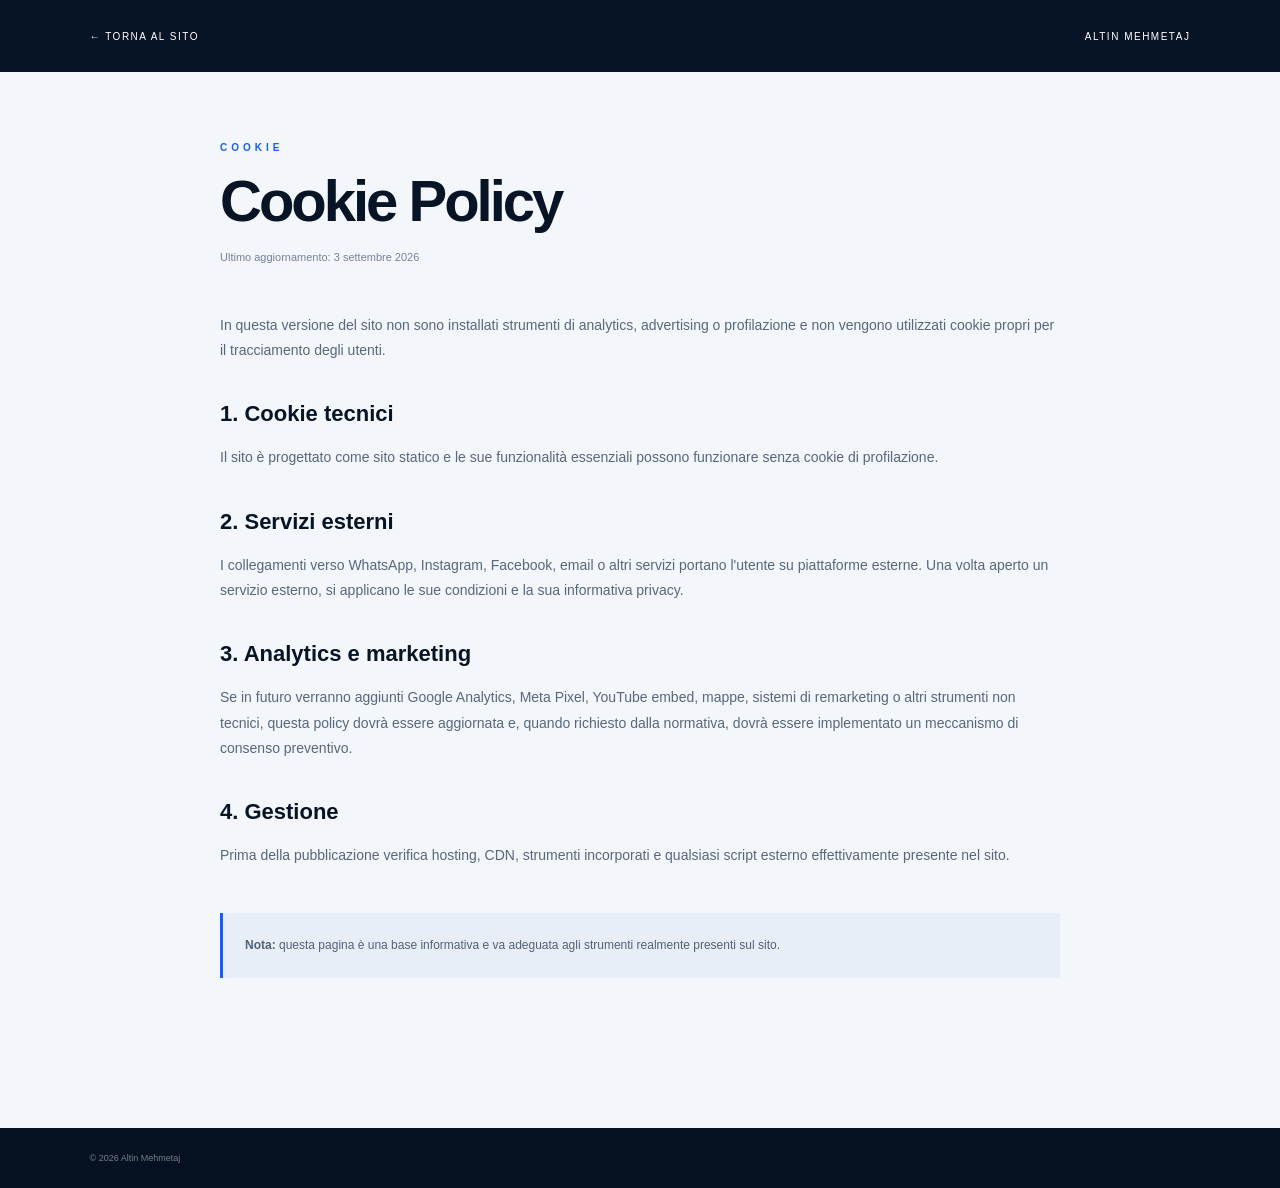
==== cookie.html @ 38981539 "Add files via upload" ====
<!doctype html>
<html lang="it"><head><meta charset="utf-8"><meta name="viewport" content="width=device-width,initial-scale=1"><title>Cookie Policy — Altin Mehmetaj</title><link rel="stylesheet" href="legal.css"></head>
<body><header><a href="index.html">← TORNA AL SITO</a><span>ALTIN MEHMETAJ</span></header><main>
<div class="kicker">COOKIE</div><h1>Cookie Policy</h1><p class="updated">Ultimo aggiornamento: 3 settembre 2026</p>
<p>In questa versione del sito non sono installati strumenti di analytics, advertising o profilazione e non vengono utilizzati cookie propri per il tracciamento degli utenti.</p>
<h2>1. Cookie tecnici</h2><p>Il sito è progettato come sito statico e le sue funzionalità essenziali possono funzionare senza cookie di profilazione.</p>
<h2>2. Servizi esterni</h2><p>I collegamenti verso WhatsApp, Instagram, Facebook, email o altri servizi portano l'utente su piattaforme esterne. Una volta aperto un servizio esterno, si applicano le sue condizioni e la sua informativa privacy.</p>
<h2>3. Analytics e marketing</h2><p>Se in futuro verranno aggiunti Google Analytics, Meta Pixel, YouTube embed, mappe, sistemi di remarketing o altri strumenti non tecnici, questa policy dovrà essere aggiornata e, quando richiesto dalla normativa, dovrà essere implementato un meccanismo di consenso preventivo.</p>
<h2>4. Gestione</h2><p>Prima della pubblicazione verifica hosting, CDN, strumenti incorporati e qualsiasi script esterno effettivamente presente nel sito.</p>
<div class="notice"><strong>Nota:</strong> questa pagina è una base informativa e va adeguata agli strumenti realmente presenti sul sito.</div>
</main><footer>© 2026 Altin Mehmetaj</footer></body></html>
---- legal.css ----
*{box-sizing:border-box}body{margin:0;background:#f3f6fa;color:#071426;font-family:Arial,Helvetica,sans-serif}header{height:72px;background:#071426;color:#fff;display:flex;align-items:center;justify-content:space-between;padding:0 7vw;font-size:10px;letter-spacing:1.5px}header a{color:#fff;text-decoration:none}main{max-width:900px;margin:70px auto;padding:0 30px 80px}.kicker{color:#185cff;font-size:10px;letter-spacing:4px;font-weight:700}h1{font-size:58px;letter-spacing:-3px;margin:14px 0}.updated{font-size:11px;color:#758298;margin-bottom:45px}h2{font-size:22px;margin-top:38px}p{font-size:14px;line-height:1.8;color:#58677c}.notice{margin-top:45px;padding:22px;background:#e8eef7;border-left:3px solid #185cff;font-size:12px;line-height:1.7;color:#526177}footer{background:#061120;color:#718097;padding:25px 7vw;font-size:9px}@media(max-width:650px){main{margin:45px auto;padding:0 22px 60px}h1{font-size:43px}header{padding:0 22px}}
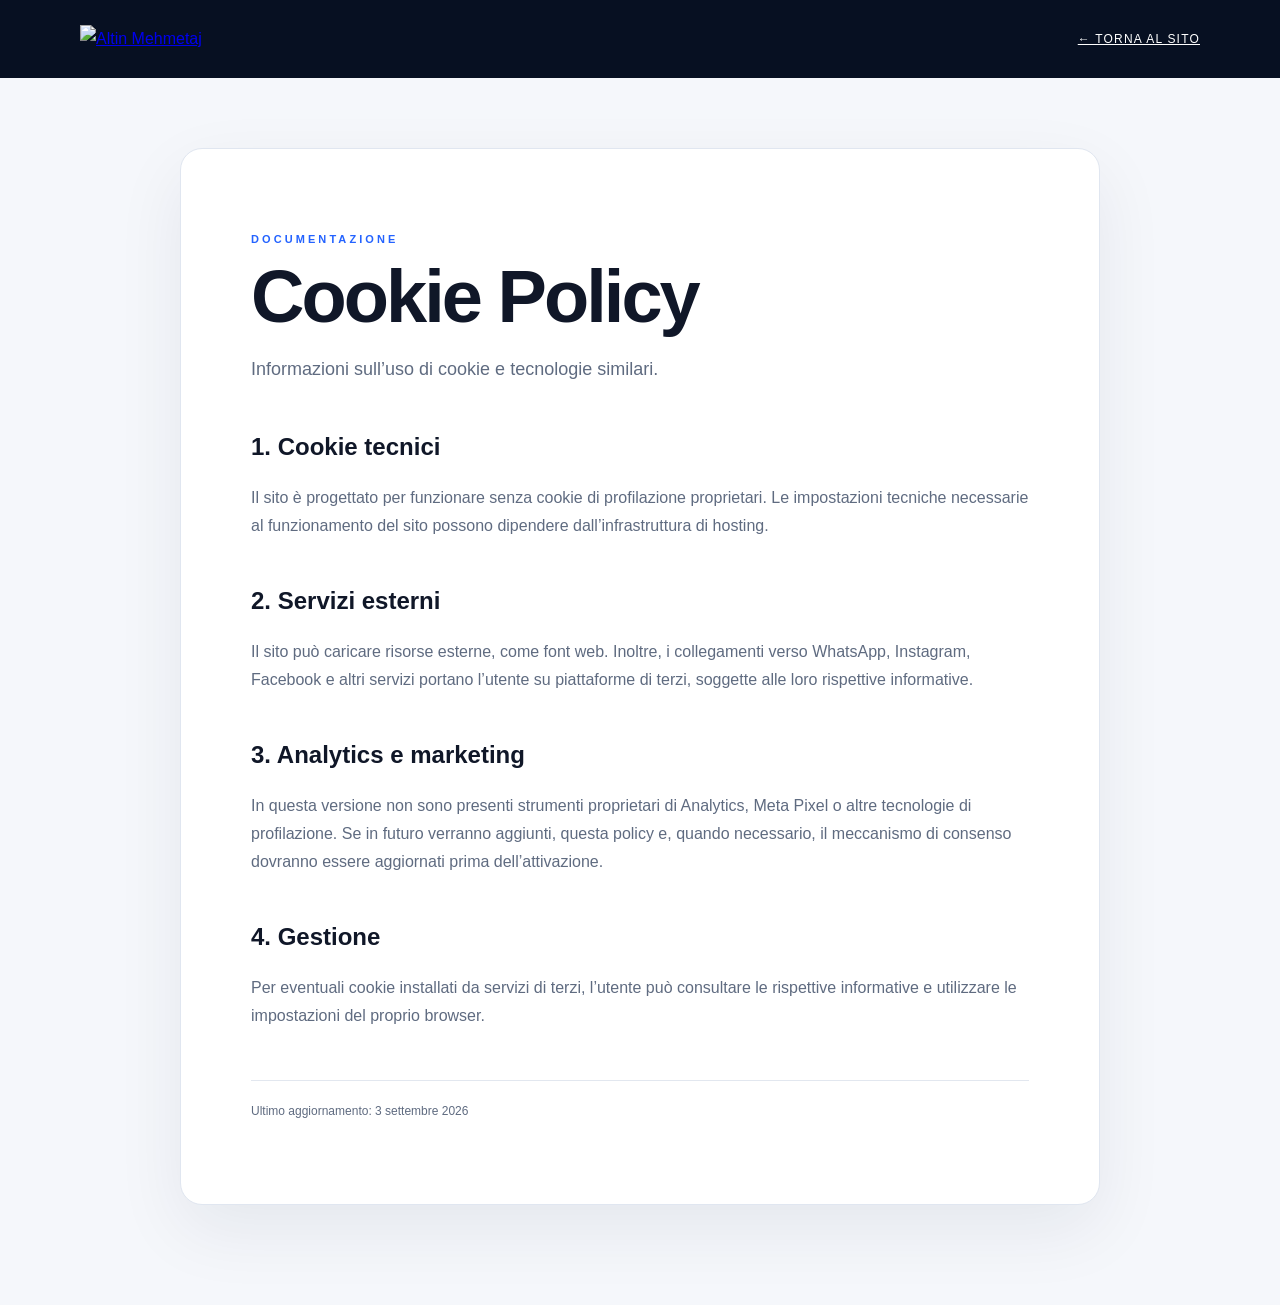
==== commit af0f6470: "Add files via upload" ====
--- a/cookie.html
+++ b/cookie.html
@@ -1,11 +1,9 @@
-<!doctype html>
-<html lang="it"><head><meta charset="utf-8"><meta name="viewport" content="width=device-width,initial-scale=1"><title>Cookie Policy — Altin Mehmetaj</title><link rel="stylesheet" href="legal.css"></head>
-<body><header><a href="index.html">← TORNA AL SITO</a><span>ALTIN MEHMETAJ</span></header><main>
-<div class="kicker">COOKIE</div><h1>Cookie Policy</h1><p class="updated">Ultimo aggiornamento: 3 settembre 2026</p>
-<p>In questa versione del sito non sono installati strumenti di analytics, advertising o profilazione e non vengono utilizzati cookie propri per il tracciamento degli utenti.</p>
-<h2>1. Cookie tecnici</h2><p>Il sito è progettato come sito statico e le sue funzionalità essenziali possono funzionare senza cookie di profilazione.</p>
-<h2>2. Servizi esterni</h2><p>I collegamenti verso WhatsApp, Instagram, Facebook, email o altri servizi portano l'utente su piattaforme esterne. Una volta aperto un servizio esterno, si applicano le sue condizioni e la sua informativa privacy.</p>
-<h2>3. Analytics e marketing</h2><p>Se in futuro verranno aggiunti Google Analytics, Meta Pixel, YouTube embed, mappe, sistemi di remarketing o altri strumenti non tecnici, questa policy dovrà essere aggiornata e, quando richiesto dalla normativa, dovrà essere implementato un meccanismo di consenso preventivo.</p>
-<h2>4. Gestione</h2><p>Prima della pubblicazione verifica hosting, CDN, strumenti incorporati e qualsiasi script esterno effettivamente presente nel sito.</p>
-<div class="notice"><strong>Nota:</strong> questa pagina è una base informativa e va adeguata agli strumenti realmente presenti sul sito.</div>
-</main><footer>© 2026 Altin Mehmetaj</footer></body></html>+<!DOCTYPE html>
+<html lang="it"><head><meta charset="UTF-8"><meta name="viewport" content="width=device-width,initial-scale=1"><title>Cookie Policy — Altin Mehmetaj</title><link rel="icon" href="assets/favicon.svg"><link rel="stylesheet" href="legal.css"></head>
+<body><header><a href="index.html"><img src="assets/logo-am.svg" alt="Altin Mehmetaj"></a><a class="back" href="index.html">← Torna al sito</a></header>
+<main><p class="kicker">DOCUMENTAZIONE</p><h1>Cookie Policy</h1><p class="lead">Informazioni sull’uso di cookie e tecnologie similari.</p>
+<h2>1. Cookie tecnici</h2><p>Il sito è progettato per funzionare senza cookie di profilazione proprietari. Le impostazioni tecniche necessarie al funzionamento del sito possono dipendere dall’infrastruttura di hosting.</p>
+<h2>2. Servizi esterni</h2><p>Il sito può caricare risorse esterne, come font web. Inoltre, i collegamenti verso WhatsApp, Instagram, Facebook e altri servizi portano l’utente su piattaforme di terzi, soggette alle loro rispettive informative.</p>
+<h2>3. Analytics e marketing</h2><p>In questa versione non sono presenti strumenti proprietari di Analytics, Meta Pixel o altre tecnologie di profilazione. Se in futuro verranno aggiunti, questa policy e, quando necessario, il meccanismo di consenso dovranno essere aggiornati prima dell’attivazione.</p>
+<h2>4. Gestione</h2><p>Per eventuali cookie installati da servizi di terzi, l’utente può consultare le rispettive informative e utilizzare le impostazioni del proprio browser.</p>
+<p class="date">Ultimo aggiornamento: 3 settembre 2026</p></main></body></html>
--- a/legal.css
+++ b/legal.css
@@ -1 +1 @@
-*{box-sizing:border-box}body{margin:0;background:#f3f6fa;color:#071426;font-family:Arial,Helvetica,sans-serif}header{height:72px;background:#071426;color:#fff;display:flex;align-items:center;justify-content:space-between;padding:0 7vw;font-size:10px;letter-spacing:1.5px}header a{color:#fff;text-decoration:none}main{max-width:900px;margin:70px auto;padding:0 30px 80px}.kicker{color:#185cff;font-size:10px;letter-spacing:4px;font-weight:700}h1{font-size:58px;letter-spacing:-3px;margin:14px 0}.updated{font-size:11px;color:#758298;margin-bottom:45px}h2{font-size:22px;margin-top:38px}p{font-size:14px;line-height:1.8;color:#58677c}.notice{margin-top:45px;padding:22px;background:#e8eef7;border-left:3px solid #185cff;font-size:12px;line-height:1.7;color:#526177}footer{background:#061120;color:#718097;padding:25px 7vw;font-size:9px}@media(max-width:650px){main{margin:45px auto;padding:0 22px 60px}h1{font-size:43px}header{padding:0 22px}}
+*{box-sizing:border-box}body{margin:0;background:#f5f7fb;color:#101728;font-family:Inter,Arial,sans-serif;line-height:1.75}header{height:78px;background:#071022;display:flex;align-items:center;justify-content:space-between;padding:0 max(24px,calc((100% - 1120px)/2))}header img{width:145px}.back{color:#fff;font-size:12px;text-transform:uppercase;letter-spacing:.1em}main{width:min(920px,calc(100% - 36px));margin:70px auto 100px;background:#fff;border:1px solid #e0e6f0;border-radius:22px;padding:clamp(28px,6vw,70px);box-shadow:0 25px 70px rgba(12,28,58,.07)}.kicker{color:#2463ff;font-size:11px;letter-spacing:.28em;font-weight:800}h1{font-family:Arial,sans-serif;font-size:clamp(44px,7vw,74px);line-height:1;margin:10px 0 20px;letter-spacing:-.04em}h2{font-size:24px;margin:40px 0 8px}p{color:#5f6b80}.lead{font-size:18px}.notice{margin:30px 0;padding:18px 20px;background:#edf3ff;border-left:4px solid #2463ff;border-radius:8px;color:#41506a}.date{border-top:1px solid #e2e7ef;margin-top:50px;padding-top:20px;font-size:12px}
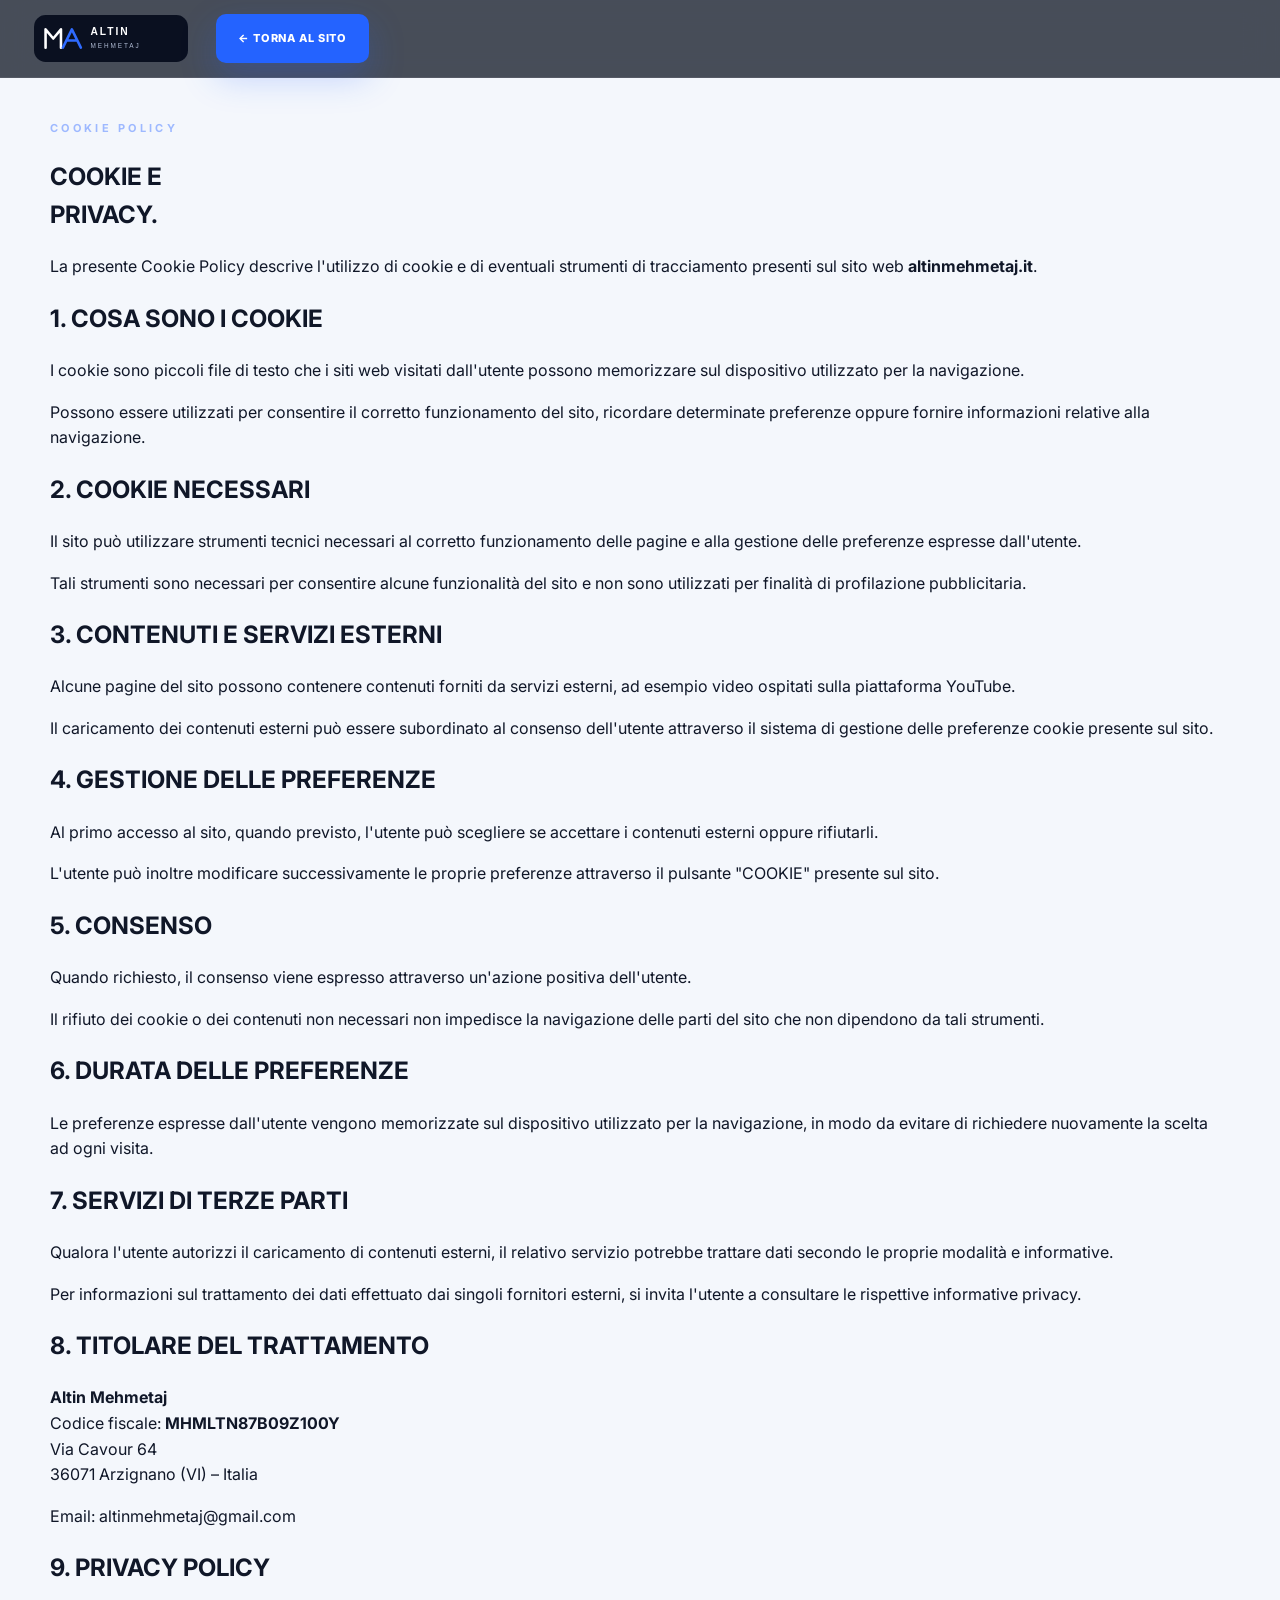
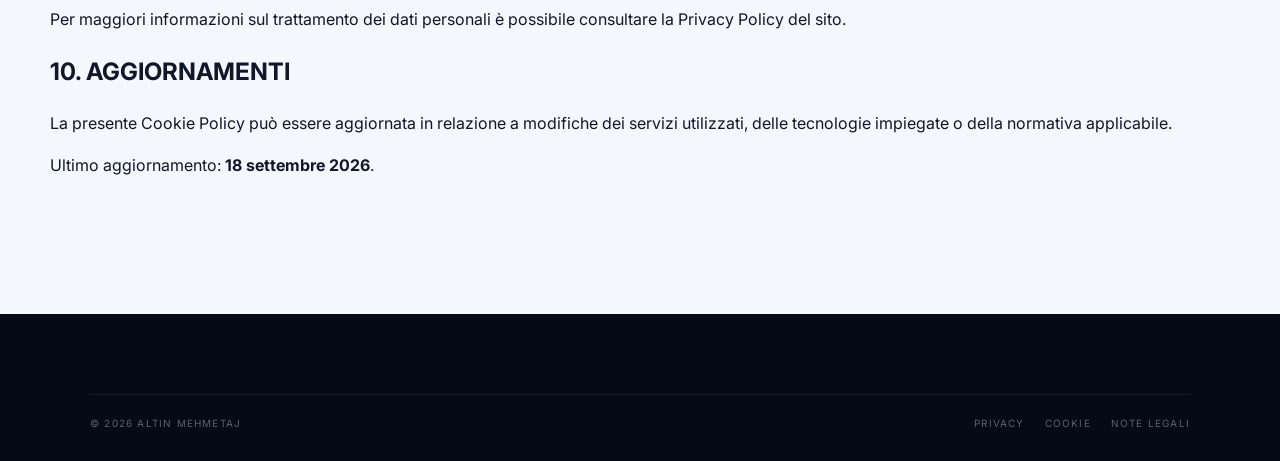
==== commit a9daea52: "Update cookie.html" ====
--- a/cookie.html
+++ b/cookie.html
@@ -1,9 +1,205 @@
 <!DOCTYPE html>
-<html lang="it"><head><meta charset="UTF-8"><meta name="viewport" content="width=device-width,initial-scale=1"><title>Cookie Policy — Altin Mehmetaj</title><link rel="icon" href="assets/favicon.svg"><link rel="stylesheet" href="legal.css"></head>
-<body><header><a href="index.html"><img src="assets/logo-am.svg" alt="Altin Mehmetaj"></a><a class="back" href="index.html">← Torna al sito</a></header>
-<main><p class="kicker">DOCUMENTAZIONE</p><h1>Cookie Policy</h1><p class="lead">Informazioni sull’uso di cookie e tecnologie similari.</p>
-<h2>1. Cookie tecnici</h2><p>Il sito è progettato per funzionare senza cookie di profilazione proprietari. Le impostazioni tecniche necessarie al funzionamento del sito possono dipendere dall’infrastruttura di hosting.</p>
-<h2>2. Servizi esterni</h2><p>Il sito può caricare risorse esterne, come font web. Inoltre, i collegamenti verso WhatsApp, Instagram, Facebook e altri servizi portano l’utente su piattaforme di terzi, soggette alle loro rispettive informative.</p>
-<h2>3. Analytics e marketing</h2><p>In questa versione non sono presenti strumenti proprietari di Analytics, Meta Pixel o altre tecnologie di profilazione. Se in futuro verranno aggiunti, questa policy e, quando necessario, il meccanismo di consenso dovranno essere aggiornati prima dell’attivazione.</p>
-<h2>4. Gestione</h2><p>Per eventuali cookie installati da servizi di terzi, l’utente può consultare le rispettive informative e utilizzare le impostazioni del proprio browser.</p>
-<p class="date">Ultimo aggiornamento: 3 settembre 2026</p></main></body></html>+<html lang="it">
+<head>
+  <meta charset="UTF-8">
+  <meta name="viewport" content="width=device-width, initial-scale=1.0">
+
+  <title>Cookie Policy | Altin Mehmetaj</title>
+
+  <link rel="stylesheet" href="style.css">
+  <link rel="icon" href="assets/favicon.svg" type="image/svg+xml">
+</head>
+
+<body>
+
+<header class="site-header">
+
+  <a href="index.html" class="brand">
+    <img src="assets/logo-am.svg" alt="Altin Mehmetaj">
+  </a>
+
+  <a href="index.html" class="btn btn-primary">
+    ← TORNA AL SITO
+  </a>
+
+</header>
+
+
+<main>
+
+<section class="section legal-page">
+
+  <div class="section-kicker">COOKIE POLICY</div>
+
+  <h1>
+    COOKIE E<br>
+    <strong>PRIVACY.</strong>
+  </h1>
+
+  <p>
+    La presente Cookie Policy descrive l'utilizzo di cookie e di
+    eventuali strumenti di tracciamento presenti sul sito web
+    <strong>altinmehmetaj.it</strong>.
+  </p>
+
+
+  <h2>1. COSA SONO I COOKIE</h2>
+
+  <p>
+    I cookie sono piccoli file di testo che i siti web visitati
+    dall'utente possono memorizzare sul dispositivo utilizzato
+    per la navigazione.
+  </p>
+
+  <p>
+    Possono essere utilizzati per consentire il corretto funzionamento
+    del sito, ricordare determinate preferenze oppure fornire
+    informazioni relative alla navigazione.
+  </p>
+
+
+  <h2>2. COOKIE NECESSARI</h2>
+
+  <p>
+    Il sito può utilizzare strumenti tecnici necessari al corretto
+    funzionamento delle pagine e alla gestione delle preferenze
+    espresse dall'utente.
+  </p>
+
+  <p>
+    Tali strumenti sono necessari per consentire alcune funzionalità
+    del sito e non sono utilizzati per finalità di profilazione
+    pubblicitaria.
+  </p>
+
+
+  <h2>3. CONTENUTI E SERVIZI ESTERNI</h2>
+
+  <p>
+    Alcune pagine del sito possono contenere contenuti forniti
+    da servizi esterni, ad esempio video ospitati sulla piattaforma
+    YouTube.
+  </p>
+
+  <p>
+    Il caricamento dei contenuti esterni può essere subordinato
+    al consenso dell'utente attraverso il sistema di gestione
+    delle preferenze cookie presente sul sito.
+  </p>
+
+
+  <h2>4. GESTIONE DELLE PREFERENZE</h2>
+
+  <p>
+    Al primo accesso al sito, quando previsto, l'utente può scegliere
+    se accettare i contenuti esterni oppure rifiutarli.
+  </p>
+
+  <p>
+    L'utente può inoltre modificare successivamente le proprie
+    preferenze attraverso il pulsante "COOKIE" presente sul sito.
+  </p>
+
+
+  <h2>5. CONSENSO</h2>
+
+  <p>
+    Quando richiesto, il consenso viene espresso attraverso
+    un'azione positiva dell'utente.
+  </p>
+
+  <p>
+    Il rifiuto dei cookie o dei contenuti non necessari non impedisce
+    la navigazione delle parti del sito che non dipendono da tali
+    strumenti.
+  </p>
+
+
+  <h2>6. DURATA DELLE PREFERENZE</h2>
+
+  <p>
+    Le preferenze espresse dall'utente vengono memorizzate sul
+    dispositivo utilizzato per la navigazione, in modo da evitare
+    di richiedere nuovamente la scelta ad ogni visita.
+  </p>
+
+
+  <h2>7. SERVIZI DI TERZE PARTI</h2>
+
+  <p>
+    Qualora l'utente autorizzi il caricamento di contenuti esterni,
+    il relativo servizio potrebbe trattare dati secondo le proprie
+    modalità e informative.
+  </p>
+
+  <p>
+    Per informazioni sul trattamento dei dati effettuato dai singoli
+    fornitori esterni, si invita l'utente a consultare le rispettive
+    informative privacy.
+  </p>
+
+
+  <h2>8. TITOLARE DEL TRATTAMENTO</h2>
+
+  <p>
+    <strong>Altin Mehmetaj</strong><br>
+    Codice fiscale: <strong>MHMLTN87B09Z100Y</strong><br>
+    Via Cavour 64<br>
+    36071 Arzignano (VI) – Italia
+  </p>
+
+  <p>
+    Email:
+    <a href="mailto:altinmehmetaj@gmail.com">
+      altinmehmetaj@gmail.com
+    </a>
+  </p>
+
+
+  <h2>9. PRIVACY POLICY</h2>
+
+  <p>
+    Per maggiori informazioni sul trattamento dei dati personali
+    è possibile consultare la
+    <a href="privacy.html">Privacy Policy</a>
+    del sito.
+  </p>
+
+
+  <h2>10. AGGIORNAMENTI</h2>
+
+  <p>
+    La presente Cookie Policy può essere aggiornata in relazione
+    a modifiche dei servizi utilizzati, delle tecnologie impiegate
+    o della normativa applicabile.
+  </p>
+
+  <p>
+    Ultimo aggiornamento: <strong>18 settembre 2026</strong>.
+  </p>
+
+</section>
+
+</main>
+
+
+<footer class="site-footer">
+
+  <div class="footer-bottom">
+
+    <div>
+      © 2026 ALTIN MEHMETAJ
+    </div>
+
+    <div>
+      <a href="privacy.html">PRIVACY</a>
+      <a href="cookie.html">COOKIE</a>
+      <a href="note-legali.html">NOTE LEGALI</a>
+    </div>
+
+  </div>
+
+</footer>
+
+</body>
+</html>
--- a/style.css
+++ b/style.css
@@ -0,0 +1,2895 @@
+@import url("https://fonts.googleapis.com/css2?family=Inter:wght@400;500;600;700;800&family=Space+Grotesk:wght@300;400;500;600;700&display=swap");
+
+:root{
+  --navy:#071022;
+  --navy2:#0c1830;
+  --blue:#2463ff;
+  --blue2:#4f8cff;
+  --ink:#101728;
+  --muted:#647087;
+  --bg:#f4f7fc;
+  --white:#fff;
+  --line:#dfe5ef;
+  --soft:#edf3ff;
+  --radius:24px;
+}
+*{box-sizing:border-box}
+html{scroll-behavior:smooth}
+body{margin:0;background:var(--bg);color:var(--ink);font-family:Inter,system-ui,sans-serif;line-height:1.6}
+a{color:inherit;text-decoration:none}
+button,input,textarea{font:inherit}
+.container{width:min(1180px,calc(100% - 48px));margin:auto}
+.section{padding:120px max(24px,calc((100% - 1180px)/2))}
+.progress-bar{position:fixed;top:0;left:0;height:3px;background:var(--blue);z-index:9999;width:0}
+
+.site-header{
+  position:fixed;top:0;left:0;right:0;z-index:1000;
+  height:78px;padding:0 34px;
+  display:flex;align-items:center;gap:28px;
+  background:rgba(5,12,26,.72);
+  backdrop-filter:blur(18px);
+  border-bottom:1px solid rgba(255,255,255,.08);
+}
+.brand{display:flex;align-items:center;gap:12px;flex-shrink:0}
+.brand img{width:154px;height:auto;display:block}
+.brand>span{display:none;color:#fff;font-family:"Space Grotesk";font-size:12px;font-weight:700;letter-spacing:.12em}
+.main-nav{display:flex;align-items:center;justify-content:center;gap:25px;flex:1}
+.main-nav a{
+  font-size:11px;text-transform:uppercase;letter-spacing:.14em;
+  color:#e8edf7;opacity:.86;transition:.25s
+}
+.main-nav a:hover{color:#fff;opacity:1}
+.header-social{display:flex;align-items:center;gap:9px}
+.header-social a{
+  width:32px;height:32px;border:1px solid rgba(255,255,255,.24);
+  border-radius:50%;display:grid;place-items:center;
+  color:#fff;font-size:9px;font-weight:700
+}
+.menu-toggle{display:none;background:none;border:0;padding:8px}
+.menu-toggle span{width:22px;height:1px;background:#fff;display:block}
+
+.hero{
+  min-height:860px;position:relative;color:#fff;overflow:hidden;
+  background:#071022 url("assets/hero-altin.jpg") center 37%/cover no-repeat;
+}
+.hero:before{
+  content:"";position:absolute;inset:0;
+  background:
+    linear-gradient(90deg,rgba(4,10,23,.93) 0%,rgba(4,10,23,.72) 35%,rgba(4,10,23,.18) 65%,rgba(4,10,23,.18) 100%),
+    linear-gradient(0deg,rgba(4,10,23,.76),transparent 36%);
+}
+.hero:after{
+  content:"";position:absolute;inset:0;pointer-events:none;opacity:.22;
+  background:linear-gradient(90deg,transparent 0,rgba(255,255,255,.04) 1px,transparent 1px);
+  background-size:120px 100%;
+}
+.hero-overlay{display:none}
+.hero-content{position:relative;z-index:2;padding:190px 24px 180px;max-width:1180px;margin:auto}
+.eyebrow,.section-kicker{
+  font-size:11px;letter-spacing:.3em;font-weight:700;color:#9eb9ff
+}
+.eyebrow{color:#fff;opacity:.88}
+.hero h1{
+  font-family:"Space Grotesk",sans-serif;font-size:clamp(58px,7.7vw,108px);
+  line-height:.9;text-transform:uppercase;letter-spacing:-.055em;
+  margin:22px 0 26px;max-width:720px
+}
+.hero h1 span{font-weight:300;color:transparent;-webkit-text-stroke:1.5px rgba(255,255,255,.75)}
+.hero h1 em{font-style:normal;font-weight:700;color:#fff}
+.hero h1 .accent-dot{color:var(--blue);-webkit-text-stroke:0}
+.hero-subtitle{font-size:17px;color:#dbe3f3;margin:0 0 30px}
+.hero-actions{display:flex;align-items:center;gap:28px}
+.btn{
+  display:inline-flex;align-items:center;justify-content:center;gap:18px;
+  padding:16px 22px;border-radius:10px;text-transform:uppercase;
+  letter-spacing:.08em;font-size:11px;font-weight:800;border:0;cursor:pointer;transition:.25s
+}
+.btn-primary{background:var(--blue);color:#fff;box-shadow:0 14px 35px rgba(36,99,255,.25)}
+.btn-primary:hover{background:#1b56ec;transform:translateY(-1px)}
+.btn-play{font-size:11px;text-transform:uppercase;letter-spacing:.12em;color:#fff;display:flex;align-items:center;gap:10px}
+.play-circle{
+  width:38px;height:38px;border:1px solid rgba(255,255,255,.55);
+  border-radius:50%;display:grid;place-items:center;font-size:10px
+}
+.hero-side-text{
+  position:absolute;right:28px;top:50%;z-index:3;
+  transform:translateY(-50%) rotate(90deg);
+  transform-origin:center;color:rgba(255,255,255,.65);
+  font-size:9px;letter-spacing:.3em;font-weight:700
+}
+.hero-stats{
+  position:absolute;z-index:4;left:50%;bottom:24px;transform:translateX(-50%);
+  display:grid;grid-template-columns:repeat(4,1fr);
+  background:rgba(4,10,23,.72);border:1px solid rgba(255,255,255,.22);
+  border-radius:12px;overflow:hidden;backdrop-filter:blur(12px)
+}
+.hero-stats .stat{padding:21px 24px;text-align:center;border-right:1px solid rgba(255,255,255,.14)}
+.hero-stats .stat:last-child{border-right:0}
+.hero-stats .stat strong{font-family:"Space Grotesk";font-size:40px;line-height:1;color:#fff;display:block}
+.hero-stats .stat span{display:block;color:#b9c5db;font-size:9px;letter-spacing:.17em;margin-top:7px}
+
+.about{background:#fff}
+.about-grid{display:grid;grid-template-columns:1fr 1fr;gap:80px;align-items:end}
+.about h2,.vision h2,.events h2,.team h2,.contact h2{
+  font-family:"Space Grotesk";font-size:clamp(42px,5vw,68px);
+  line-height:1.03;letter-spacing:-.045em;margin:18px 0 0
+}
+.about h2 strong,.vision h2 strong,.events h2 strong,.team h2 strong,.contact h2 strong{color:var(--blue)}
+.about-copy p{font-size:18px;color:var(--muted);margin:0 0 16px;max-width:560px}
+
+.story{background:#fff;display:grid;grid-template-columns:1.04fr .96fr;gap:70px;align-items:center}
+.story-image{position:relative;overflow:hidden;border-radius:3px;box-shadow:0 28px 80px rgba(14,24,48,.12)}
+.story-image img{display:block;width:100%;aspect-ratio:1.34/1;object-fit:cover}
+.image-caption{position:absolute;left:24px;bottom:22px;color:#fff;text-transform:uppercase;letter-spacing:.16em;font-size:11px;display:flex;flex-direction:column;gap:2px;text-shadow:0 2px 15px #000}
+.story-content h2{font-family:"Space Grotesk";font-size:clamp(48px,5vw,70px);line-height:.98;text-transform:uppercase;letter-spacing:-.045em;margin:16px 0 26px}
+.story-content h2 strong{color:var(--blue)}
+.story-content p{color:#5d687c;font-size:16px;margin:0 0 15px}
+.story-content p strong{font-weight:700;color:var(--ink)}
+.text-link{display:inline-flex;gap:10px;margin-top:15px;color:var(--blue);font-size:10px;text-transform:uppercase;letter-spacing:.15em;font-weight:800}
+
+.vision{background:#fff}
+.vision-heading,.section-title-row,.team-heading{display:grid;grid-template-columns:1fr 1fr;gap:70px;align-items:end;margin-bottom:55px}
+.vision-heading>p,.section-title-row>p,.team-heading>p{margin:0;color:var(--muted);font-size:16px}
+.cards-grid{display:grid;grid-template-columns:repeat(4,1fr);gap:18px}
+.feature-card{
+  border:1px solid var(--line);border-radius:16px;padding:30px;
+  transition:.25s;background:#fff;min-height:245px
+}
+.feature-card:hover{transform:translateY(-5px);box-shadow:0 20px 45px rgba(19,33,66,.08);border-color:#bfd0ff}
+.card-number{font-size:10px;letter-spacing:.22em;color:var(--blue);font-weight:800}
+.feature-card h3{font-family:"Space Grotesk";font-size:23px;margin:22px 0 8px}
+.feature-card p{color:var(--muted);font-size:14px;margin:0}
+
+.opportunity{background:#eef3fa}
+.opportunity-inner{
+  background:#0a1327;color:#fff;border-radius:24px;padding:65px;
+  display:grid;grid-template-columns:1.1fr .9fr;gap:35px 70px;
+  box-shadow:0 30px 80px rgba(9,20,44,.12)
+}
+.opportunity-inner .section-kicker{grid-column:1/-1;color:#7da3ff}
+.opportunity-inner h2{margin:0;font-family:"Space Grotesk";font-size:clamp(42px,5vw,68px);line-height:1.03;letter-spacing:-.045em}
+.opportunity-inner h2 strong{color:#8db0ff}
+.opportunity-inner p{color:#b9c4d8;font-size:16px;margin:0;align-self:center}
+.opportunity-inner .btn{width:max-content}
+
+.events{background:#fff}
+.events-list{display:grid;grid-template-columns:repeat(3,1fr);gap:18px}
+.event-card{
+  border:1px solid var(--line);border-radius:18px;padding:27px;background:#fff;
+  min-height:260px;display:flex;flex-direction:column
+}
+.event-date{color:var(--blue);font-size:10px;letter-spacing:.18em;font-weight:800}
+.event-card h3{font-family:"Space Grotesk";font-size:28px;margin:14px 0 8px}
+.event-card p{color:var(--muted);font-size:14px;margin:0 0 22px}
+.event-card a{margin-top:auto;color:var(--blue);font-size:10px;text-transform:uppercase;letter-spacing:.15em;font-weight:800}
+
+.team{background:#f5f8fd}
+.team-heading{margin-bottom:35px}
+.team-stats{display:grid;grid-template-columns:repeat(4,1fr);border:1px solid var(--line);border-radius:18px;background:#fff;overflow:hidden}
+.team-stats div{padding:42px 24px;text-align:center;border-right:1px solid var(--line)}
+.team-stats div:last-child{border-right:0}
+.team-stats strong{display:block;font-family:"Space Grotesk";font-size:44px;color:var(--blue)}
+.team-stats span{text-transform:uppercase;letter-spacing:.13em;color:var(--muted);font-size:9px}
+.team-photo-placeholder{
+  margin-top:20px;min-height:180px;border:1px dashed #b8c3d6;border-radius:16px;
+  background:#fff;display:grid;place-items:center;text-align:center;padding:30px;color:var(--blue);
+  font-size:11px;letter-spacing:.16em;font-weight:800
+}
+.team-photo-placeholder p{margin:6px 0 0;color:#8a95a7;letter-spacing:.05em;font-weight:500;font-size:12px}
+
+.contact{background:linear-gradient(180deg,#eef3fb,#e9eff8)}
+.contact-shell{display:grid;grid-template-columns:.86fr 1.14fr;gap:70px;align-items:start}
+.contact-intro h2{margin-bottom:25px}
+.contact-intro>p{font-size:17px;color:var(--muted);max-width:520px}
+.contact-links{margin-top:38px;border-top:1px solid #cfd7e4}
+.contact-links a{display:flex;justify-content:space-between;gap:20px;padding:17px 0;border-bottom:1px solid #cfd7e4;text-transform:uppercase;letter-spacing:.12em;font-size:11px;font-weight:700}
+.contact-links a strong{color:var(--blue)}
+.contact-form-wrap{
+  background:#fff;border:1px solid var(--line);border-radius:22px;padding:34px;
+  box-shadow:0 25px 70px rgba(15,30,60,.08)
+}
+.form-label{color:var(--blue);font-size:10px;letter-spacing:.17em;font-weight:800;margin-bottom:18px}
+.form-row{display:grid;grid-template-columns:1fr 1fr;gap:15px}
+form label{display:block;color:#536075;font-size:11px;text-transform:uppercase;letter-spacing:.08em;font-weight:700;margin-bottom:15px}
+input,textarea{display:block;width:100%;margin-top:7px;border:1px solid #d6ddea;border-radius:10px;padding:13px 14px;color:var(--ink);background:#fbfcfe;outline:none}
+input:focus,textarea:focus{border-color:#7ca0ff;box-shadow:0 0 0 3px rgba(36,99,255,.09)}
+textarea{resize:vertical}
+.consent{display:flex;gap:10px;align-items:flex-start;text-transform:none;letter-spacing:0;font-weight:500;font-size:11px;color:#707b8e}
+.consent input{width:17px;height:17px;margin:2px 0 0;flex:0 0 17px}
+.consent a{color:var(--blue);text-decoration:underline}
+.btn-submit{width:100%;margin-top:5px}
+.form-note{font-size:10px!important;color:#8a94a6!important;margin:13px 0 0!important;line-height:1.5}
+
+.site-footer{background:#071022;color:#fff;padding:48px max(24px,calc((100% - 1180px)/2)) 22px}
+.footer-top{display:flex;justify-content:space-between;align-items:end;gap:30px}
+.footer-top .brand img{width:150px}
+.footer-top>p{color:#8896ad;font-size:11px;letter-spacing:.14em;text-transform:uppercase;margin:0}
+.footer-bottom{margin-top:35px;padding-top:18px;border-top:1px solid rgba(255,255,255,.1);display:flex;justify-content:space-between;gap:20px;color:#718098;font-size:10px;letter-spacing:.08em}
+.footer-bottom>div{display:flex;gap:20px}
+
+.reveal{opacity:0;transform:translateY(25px);transition:opacity .7s ease,transform .7s ease}
+.reveal.visible{opacity:1;transform:none}
+
+@media(max-width:1050px){
+  .site-header{padding:0 20px}
+  .main-nav{gap:14px}
+  .main-nav a{font-size:9px}
+  .header-social{display:none}
+  .hero{min-height:820px}
+  .hero-stats{width:calc(100% - 48px)}
+  .hero-stats .stat strong{font-size:31px}
+  .cards-grid{grid-template-columns:repeat(2,1fr)}
+  .events-list{grid-template-columns:repeat(2,1fr)}
+}
+@media(max-width:800px){
+  .section{padding:82px 15px}
+  .site-header{height:70px;padding:0 15px}
+  .brand img{width:135px}
+  .menu-toggle{display:flex;margin-left:auto;width:42px;height:42px;flex-direction:column;justify-content:center;gap:5px}
+  .main-nav{
+    position:absolute;top:70px;left:15px;right:15px;
+    background:rgba(5,12,26,.97);border:1px solid rgba(255,255,255,.12);
+    border-radius:14px;padding:15px;display:none;flex-direction:column;
+    align-items:stretch;gap:0
+  }
+  .main-nav.open{display:flex}
+  .main-nav a{padding:13px;font-size:11px}
+  .hero{min-height:940px;background-position:58% 35%}
+  .hero:before{
+    background:linear-gradient(90deg,rgba(4,10,23,.9),rgba(4,10,23,.32)),
+               linear-gradient(0deg,rgba(4,10,23,.95),transparent 55%)
+  }
+  .hero-content{padding:145px 15px 200px}
+  .hero h1{font-size:clamp(52px,14vw,78px)}
+  .hero-subtitle{font-size:15px}
+  .hero-actions{align-items:flex-start;flex-direction:column;gap:17px}
+  .hero-side-text{display:none}
+  .hero-stats{bottom:15px;grid-template-columns:repeat(2,1fr);width:calc(100% - 30px)}
+  .hero-stats .stat{padding:15px 8px}
+  .hero-stats .stat:nth-child(2){border-right:0}
+  .hero-stats .stat:nth-child(-n+2){border-bottom:1px solid rgba(255,255,255,.14)}
+  .hero-stats .stat strong{font-size:27px}
+  .hero-stats .stat span{font-size:7px}
+  .about-grid,.story,.vision-heading,.section-title-row,.team-heading,.opportunity-inner,.contact-shell{grid-template-columns:1fr;gap:35px}
+  .about h2,.vision h2,.events h2,.team h2,.contact h2{font-size:44px}
+  .story-content h2{font-size:50px}
+  .opportunity-inner{padding:35px}
+  .opportunity-inner .section-kicker{grid-column:auto}
+  .team-stats{
+  grid-template-columns:repeat(2,minmax(0,1fr));
+  width:100%;
+  max-width:100%;
+  min-width:0;
+  overflow:hidden;
+}
+
+.team-stats div{
+  min-width:0;
+  max-width:100%;
+  box-sizing:border-box;
+  overflow:hidden;
+}
+
+.team-stats div:nth-child(2){
+  border-right:0;
+}
+
+.team-stats div:nth-child(-n+2){
+  border-bottom:1px solid var(--line);
+}
+
+.team-stats strong{
+  display:block;
+  font-size:clamp(38px,9vw,58px);
+  line-height:1;
+  white-space:nowrap;
+}
+
+.team-stats span{
+  display:block;
+  max-width:100%;
+  font-size:11px;
+  line-height:1.4;
+  white-space:normal;
+  overflow-wrap:anywhere;
+}
+  .events-list{grid-template-columns:1fr 1fr}
+  .footer-top,.footer-bottom{flex-direction:column;align-items:flex-start}
+  .footer-bottom>div{flex-wrap:wrap}
+}
+@media(max-width:520px){
+  .cards-grid,.events-list{grid-template-columns:1fr}
+  .form-row{grid-template-columns:1fr}
+  .about h2,.vision h2,.events h2,.team h2,.contact h2{font-size:39px}
+  .story-content h2{font-size:45px}
+  .hero h1{font-size:55px}
+  .hero-stats .stat strong{font-size:24px}
+  .quote-band p{font-size:9px;letter-spacing:.2em}
+  .contact-form-wrap{padding:24px}
+}
+/* =========================================
+   TEAM CAROUSEL - ANIMAZIONE AUTOMATICA
+   ========================================= */
+
+.team-carousel-container {
+  position: relative;
+  width: 100%;
+  display: flex;
+  align-items: center;
+  gap: 18px;
+}
+
+.team-carousel {
+  display: flex;
+  gap: 20px;
+  width: 100%;
+  overflow-x: auto;
+  scroll-behavior: smooth;
+  scrollbar-width: none;
+  scroll-snap-type: x mandatory;
+  padding: 10px 0 20px;
+}
+
+.team-carousel::-webkit-scrollbar {
+  display: none;
+}
+
+.team-card {
+  flex: 0 0 calc(25% - 15px);
+  height: 420px;
+  position: relative;
+  overflow: hidden;
+  border-radius: 16px;
+  scroll-snap-align: start;
+  background: #10182b;
+}
+
+.team-card img {
+  width: 100%;
+  height: 100%;
+  object-fit: cover;
+  display: block;
+  transition: transform 1.2s ease;
+}
+
+.team-card:hover img {
+  transform: scale(1.035);
+}
+
+/* Frecce */
+
+.team-arrow {
+  flex: 0 0 50px;
+  width: 50px;
+  height: 50px;
+  border: none;
+  border-radius: 50%;
+  background: #ffffff;
+  color: #10182b;
+  font-size: 24px;
+  cursor: pointer;
+  z-index: 5;
+  box-shadow: 0 8px 25px rgba(0,0,0,.12);
+  transition: all .3s ease;
+}
+
+.team-arrow:hover {
+  background: #2864f0;
+  color: #ffffff;
+  transform: scale(1.08);
+}
+
+/* Mobile */
+
+@media (max-width: 900px) {
+
+  .team-card {
+    flex: 0 0 78%;
+    height: 430px;
+  }
+
+  .team-arrow {
+    display: none;
+  }
+
+}
+/* =========================================================
+   EVENT CARD
+   ========================================================= */
+
+.event-card-link {
+  display: block;
+  text-decoration: none;
+  color: inherit;
+  margin-top: 55px;
+}
+
+.event-card {
+  position: relative;
+  display: grid;
+  grid-template-columns: 220px 1fr 80px;
+  align-items: center;
+  gap: 45px;
+
+  width: 100%;
+  max-width: 1100px;
+  margin: 0 auto;
+
+  padding: 42px 48px;
+
+  background: #071126;
+  color: #ffffff;
+
+  border-radius: 22px;
+
+  overflow: hidden;
+
+  box-shadow:
+    0 25px 70px rgba(0, 20, 60, 0.15);
+
+  transition:
+    transform .35s ease,
+    box-shadow .35s ease;
+}
+
+.event-card::before {
+  content: "";
+  position: absolute;
+  width: 350px;
+  height: 350px;
+
+  right: -120px;
+  top: -180px;
+
+  background: rgba(76, 116, 255, .18);
+
+  border-radius: 50%;
+  filter: blur(20px);
+}
+
+.event-card-link:hover .event-card {
+  transform: translateY(-6px);
+
+  box-shadow:
+    0 35px 90px rgba(0, 20, 60, 0.22);
+}
+
+
+/* DATA */
+
+.event-card-date {
+  position: relative;
+  z-index: 2;
+
+  display: flex;
+  align-items: center;
+  gap: 18px;
+}
+
+.event-card-date > span {
+  font-size: 82px;
+  line-height: .8;
+  font-weight: 700;
+  letter-spacing: -5px;
+}
+
+.event-card-date div {
+  display: flex;
+  flex-direction: column;
+  gap: 7px;
+}
+
+.event-card-date strong {
+  font-size: 15px;
+  letter-spacing: .08em;
+}
+
+.event-card-date small {
+  font-size: 12px;
+  opacity: .6;
+  letter-spacing: .08em;
+}
+
+
+/* CONTENUTO */
+
+.event-card-main {
+  position: relative;
+  z-index: 2;
+}
+
+.event-label {
+  display: inline-block;
+
+  margin-bottom: 14px;
+
+  font-size: 11px;
+  font-weight: 700;
+
+  letter-spacing: .18em;
+
+  opacity: .65;
+}
+
+.event-card-main h3 {
+  margin: 0;
+
+  font-size: clamp(34px, 4vw, 58px);
+  line-height: .92;
+
+  letter-spacing: -.04em;
+}
+
+.event-card-main h3 strong {
+  font-weight: 700;
+}
+
+.event-card-main p {
+  max-width: 560px;
+
+  margin: 22px 0 25px;
+
+  font-size: 15px;
+  line-height: 1.7;
+
+  color: rgba(255,255,255,.68);
+}
+
+
+/* LOCATION */
+
+.event-card-location {
+  display: flex;
+  align-items: center;
+  gap: 10px;
+}
+
+.event-card-location > span {
+  font-size: 18px;
+}
+
+.event-card-location div {
+  display: flex;
+  flex-direction: column;
+  gap: 3px;
+}
+
+.event-card-location strong {
+  font-size: 14px;
+}
+
+.event-card-location small {
+  font-size: 12px;
+  opacity: .55;
+}
+
+
+/* FRECCIA */
+
+.event-card-arrow {
+  position: relative;
+  z-index: 2;
+
+  width: 58px;
+  height: 58px;
+
+  display: flex;
+  align-items: center;
+  justify-content: center;
+
+  border: 1px solid rgba(255,255,255,.2);
+  border-radius: 50%;
+
+  font-size: 25px;
+
+  transition:
+    background .3s ease,
+    transform .3s ease;
+}
+
+.event-card-link:hover .event-card-arrow {
+  background: #ffffff;
+  color: #071126;
+  transform: translateX(5px);
+}
+
+
+/* MOBILE */
+
+@media (max-width: 700px) {
+
+  .event-card-link {
+    margin-top: 35px;
+  }
+
+  .event-card {
+    display: block;
+
+    padding: 30px 25px;
+
+    border-radius: 18px;
+  }
+
+  .event-card-date {
+    margin-bottom: 35px;
+  }
+
+  .event-card-date > span {
+    font-size: 64px;
+  }
+
+  .event-card-date strong {
+    font-size: 13px;
+  }
+
+  .event-card-main h3 {
+    font-size: 42px;
+  }
+
+  .event-card-main p {
+    font-size: 14px;
+    margin-top: 18px;
+  }
+
+  .event-card-arrow {
+    margin-top: 28px;
+
+    width: 48px;
+    height: 48px;
+  }
+}
+/* =========================
+   PARTNER CTA
+========================= */
+
+.partner-cta {
+  position: relative;
+  overflow: hidden;
+  background: #07111f;
+  color: #ffffff;
+  padding: 110px 7vw;
+}
+
+.partner-cta::before {
+  content: "";
+  position: absolute;
+  width: 500px;
+  height: 500px;
+  right: -180px;
+  top: -180px;
+  border-radius: 50%;
+  background: radial-gradient(
+    circle,
+    rgba(79, 70, 229, 0.30) 0%,
+    rgba(79, 70, 229, 0) 70%
+  );
+  pointer-events: none;
+}
+
+.partner-cta-inner {
+  position: relative;
+  z-index: 1;
+  max-width: 1250px;
+  margin: 0 auto;
+  display: grid;
+  grid-template-columns: 1.15fr 0.85fr;
+  gap: 80px;
+  align-items: center;
+}
+
+.partner-cta .section-kicker {
+  color: #8ea7ff;
+  margin-bottom: 22px;
+}
+
+.partner-cta h2 {
+  margin: 0 0 28px;
+  font-size: clamp(42px, 5vw, 78px);
+  line-height: 0.95;
+  letter-spacing: -0.04em;
+}
+
+.partner-cta h2 strong {
+  color: #8ea7ff;
+}
+
+.partner-cta > .partner-cta-inner > div:first-child > p {
+  max-width: 650px;
+  margin: 0 0 35px;
+  color: rgba(255,255,255,0.72);
+  font-size: 18px;
+  line-height: 1.7;
+}
+
+.partner-cta .btn-primary {
+  display: inline-flex;
+  align-items: center;
+  gap: 14px;
+}
+
+/* PUNTI */
+
+.partner-cta-points {
+  display: flex;
+  flex-direction: column;
+  gap: 0;
+  border-top: 1px solid rgba(255,255,255,0.16);
+}
+
+.partner-cta-points > div {
+  padding: 25px 0;
+  border-bottom: 1px solid rgba(255,255,255,0.16);
+  display: grid;
+  grid-template-columns: 55px 1fr;
+  column-gap: 15px;
+}
+
+.partner-cta-points span {
+  grid-row: span 2;
+  font-size: 13px;
+  color: #8ea7ff;
+  font-weight: 700;
+  letter-spacing: 0.08em;
+}
+
+.partner-cta-points strong {
+  font-size: 17px;
+  letter-spacing: 0.05em;
+}
+
+.partner-cta-points p {
+  margin: 7px 0 0;
+  color: rgba(255,255,255,0.55);
+  font-size: 14px;
+  line-height: 1.5;
+}
+
+/* MOBILE */
+
+@media (max-width: 800px) {
+
+  .partner-cta {
+    padding: 75px 24px;
+  }
+
+  .partner-cta-inner {
+    grid-template-columns: 1fr;
+    gap: 50px;
+  }
+
+  .partner-cta h2 {
+    font-size: clamp(40px, 12vw, 58px);
+  }
+
+  .partner-cta > .partner-cta-inner > div:first-child > p {
+    font-size: 16px;
+    line-height: 1.6;
+  }
+
+  .partner-cta-points > div {
+    padding: 22px 0;
+  }
+
+  .partner-cta .btn-primary {
+    width: 100%;
+    justify-content: center;
+    text-align: center;
+  }
+}
+
+/* =========================
+   FINAL CTA - PARTNER
+========================= */
+
+.final-cta {
+  position: relative;
+  overflow: hidden;
+  padding: 110px 30px 70px;
+  background: #f7f9fd;
+}
+
+.final-cta::before {
+  content: "";
+  position: absolute;
+  width: 520px;
+  height: 520px;
+  top: -250px;
+  right: -120px;
+  border-radius: 50%;
+  background: radial-gradient(
+    circle,
+    rgba(120, 91, 255, 0.28) 0%,
+    rgba(120, 91, 255, 0) 70%
+  );
+  pointer-events: none;
+}
+
+.final-cta::after {
+  content: "";
+  position: absolute;
+  width: 450px;
+  height: 450px;
+  bottom: -280px;
+  left: -150px;
+  border-radius: 50%;
+  background: radial-gradient(
+    circle,
+    rgba(70, 120, 255, 0.18) 0%,
+    rgba(70, 120, 255, 0) 70%
+  );
+  pointer-events: none;
+}
+
+.final-cta-inner {
+  position: relative;
+  z-index: 1;
+  max-width: 1000px;
+  margin: 0 auto;
+  padding: 80px 40px 55px;
+  text-align: center;
+  background: rgba(255, 255, 255, 0.92);
+  border: 1px solid #e1e6f0;
+  border-radius: 28px;
+  box-shadow: 0 20px 70px rgba(20, 35, 70, 0.08);
+}
+
+.final-cta-kicker {
+  margin-bottom: 30px;
+  color: #3478f6;
+  font-size: 12px;
+  font-weight: 800;
+  letter-spacing: 0.22em;
+  text-transform: uppercase;
+}
+
+.final-cta-title {
+  margin: 0;
+  color: #0b1428;
+  font-size: clamp(58px, 9vw, 105px);
+  font-weight: 900;
+  line-height: 0.88;
+  letter-spacing: -0.065em;
+}
+
+.final-cta-title span {
+  color: #3478f6;
+}
+
+.final-cta-text {
+  max-width: 700px;
+  margin: 35px auto 32px;
+  color: #62708a;
+  font-size: 18px;
+  line-height: 1.65;
+}
+
+.final-cta-button {
+  display: inline-flex;
+  align-items: center;
+  justify-content: center;
+  gap: 18px;
+  min-height: 54px;
+  padding: 0 28px;
+  border-radius: 999px;
+  background: #071126;
+  color: #ffffff;
+  text-decoration: none;
+  font-size: 13px;
+  font-weight: 800;
+  letter-spacing: 0.02em;
+  transition: transform 0.25s ease, box-shadow 0.25s ease;
+}
+
+.final-cta-button strong {
+  font-size: 20px;
+  line-height: 1;
+}
+
+.final-cta-button:hover {
+  transform: translateY(-3px);
+  box-shadow: 0 12px 30px rgba(7, 17, 38, 0.20);
+}
+
+.final-cta-note {
+  max-width: 760px;
+  margin: 35px auto 0;
+  color: #8994a8;
+  font-size: 11px;
+  line-height: 1.5;
+}
+
+/* MOBILE */
+
+@media (max-width: 700px) {
+
+  .final-cta {
+    padding: 60px 16px 40px;
+  }
+
+  .final-cta-inner {
+    padding: 55px 20px 40px;
+    border-radius: 22px;
+  }
+
+  .final-cta-kicker {
+    font-size: 10px;
+    margin-bottom: 25px;
+  }
+
+  .final-cta-title {
+    font-size: clamp(54px, 17vw, 78px);
+    line-height: 0.9;
+  }
+
+  .final-cta-text {
+    margin: 28px auto;
+    font-size: 16px;
+    line-height: 1.55;
+  }
+
+  .final-cta-button {
+    width: 100%;
+    padding: 0 18px;
+    gap: 12px;
+    font-size: 12px;
+  }
+
+  .final-cta-note {
+    margin-top: 28px;
+    font-size: 10px;
+  }
+}
+/* =========================================
+   CREATOR PAGE
+========================================= */
+
+.creator-header {
+  position: relative;
+  z-index: 10;
+  height: 82px;
+  padding: 0 6vw;
+  display: flex;
+  align-items: center;
+  justify-content: space-between;
+  background: #071126;
+  border-bottom: 1px solid rgba(255,255,255,0.08);
+}
+
+.creator-logo {
+  color: #ffffff;
+  text-decoration: none;
+  font-size: 24px;
+  font-weight: 900;
+  letter-spacing: -0.04em;
+}
+
+.creator-logo span {
+  color: #3478f6;
+}
+
+.creator-back {
+  color: rgba(255,255,255,0.65);
+  text-decoration: none;
+  font-size: 11px;
+  font-weight: 800;
+  letter-spacing: 0.12em;
+  transition: color 0.25s ease;
+}
+
+.creator-back:hover {
+  color: #ffffff;
+}
+
+
+/* HERO */
+
+.creator-hero {
+  position: relative;
+  overflow: hidden;
+  min-height: 650px;
+  padding: 130px 7vw;
+  display: flex;
+  align-items: center;
+  background: #071126;
+  color: #ffffff;
+}
+
+.creator-hero-glow {
+  position: absolute;
+  width: 650px;
+  height: 650px;
+  right: -180px;
+  top: -220px;
+  border-radius: 50%;
+  background: radial-gradient(
+    circle,
+    rgba(70,120,255,0.35) 0%,
+    rgba(70,120,255,0) 70%
+  );
+  pointer-events: none;
+}
+
+.creator-hero-content {
+  position: relative;
+  z-index: 2;
+  max-width: 1000px;
+  margin: 0 auto;
+  width: 100%;
+}
+
+.creator-kicker {
+  margin-bottom: 25px;
+  color: #6fa0ff;
+  font-size: 11px;
+  font-weight: 800;
+  letter-spacing: 0.22em;
+  text-transform: uppercase;
+}
+
+.creator-hero h1 {
+  margin: 0;
+  font-size: clamp(64px, 10vw, 125px);
+  line-height: 0.86;
+  letter-spacing: -0.065em;
+  font-weight: 900;
+}
+
+.creator-hero h1 span {
+  color: #3478f6;
+}
+
+.creator-hero p {
+  max-width: 690px;
+  margin: 42px 0 35px;
+  color: rgba(255,255,255,0.68);
+  font-size: 19px;
+  line-height: 1.7;
+}
+
+.creator-primary-btn {
+  display: inline-flex;
+  align-items: center;
+  gap: 20px;
+  min-height: 56px;
+  padding: 0 27px;
+  border-radius: 999px;
+  background: #ffffff;
+  color: #071126;
+  text-decoration: none;
+  font-size: 12px;
+  font-weight: 900;
+  letter-spacing: 0.03em;
+  transition: transform 0.25s ease, box-shadow 0.25s ease;
+}
+
+.creator-primary-btn:hover {
+  transform: translateY(-3px);
+  box-shadow: 0 15px 35px rgba(0,0,0,0.22);
+}
+
+.creator-primary-btn span {
+  color: #3478f6;
+  font-size: 18px;
+}
+
+
+/* VIDEO */
+
+.creator-video-section {
+  padding: 120px 7vw;
+  background: #f7f9fd;
+}
+
+.creator-video-heading {
+  max-width: 1000px;
+  margin: 0 auto 55px;
+}
+
+.creator-video-heading h2,
+.creator-section-title h2 {
+  margin: 0;
+  color: #0b1428;
+  font-size: clamp(48px, 7vw, 85px);
+  line-height: 0.92;
+  letter-spacing: -0.055em;
+  font-weight: 900;
+}
+
+.creator-video-heading h2 strong,
+.creator-section-title h2 strong {
+  color: #3478f6;
+}
+
+.creator-video-heading p {
+  max-width: 650px;
+  margin-top: 28px;
+  color: #65738c;
+  font-size: 17px;
+  line-height: 1.7;
+}
+
+.creator-video-box {
+  max-width: 1000px;
+  margin: 0 auto;
+  aspect-ratio: 16 / 9;
+  overflow: hidden;
+  border-radius: 25px;
+  background: #071126;
+  box-shadow: 0 25px 70px rgba(12,28,60,0.14);
+}
+
+.creator-video-placeholder {
+  width: 100%;
+  height: 100%;
+  display: flex;
+  flex-direction: column;
+  align-items: center;
+  justify-content: center;
+  gap: 18px;
+  color: rgba(255,255,255,0.55);
+  font-size: 11px;
+  font-weight: 800;
+  letter-spacing: 0.18em;
+}
+
+.creator-play {
+  width: 76px;
+  height: 76px;
+  display: flex;
+  align-items: center;
+  justify-content: center;
+  border-radius: 50%;
+  background: #3478f6;
+  color: #ffffff;
+  font-size: 24px;
+  padding-left: 4px;
+}
+
+
+/* IDEA */
+
+.creator-idea {
+  padding: 120px 7vw;
+  background: #ffffff;
+}
+
+.creator-idea-inner {
+  max-width: 1200px;
+  margin: 0 auto;
+  display: grid;
+  grid-template-columns: 1fr 0.8fr;
+  gap: 90px;
+  align-items: center;
+}
+
+.creator-idea h2 {
+  margin: 0;
+  color: #0b1428;
+  font-size: clamp(48px, 6vw, 78px);
+  line-height: 0.9;
+  letter-spacing: -0.055em;
+}
+
+.creator-idea h2 strong {
+  color: #3478f6;
+}
+
+.creator-idea-text p {
+  margin: 0 0 22px;
+  color: #65738c;
+  font-size: 18px;
+  line-height: 1.7;
+}
+
+.creator-idea-text p:last-child {
+  margin-bottom: 0;
+}
+
+
+/* PILLARS */
+
+.creator-pillars {
+  padding: 120px 7vw;
+  background: #f7f9fd;
+}
+
+.creator-section-title {
+  max-width: 1200px;
+  margin: 0 auto 60px;
+}
+
+.creator-pillars-grid {
+  max-width: 1200px;
+  margin: 0 auto;
+  display: grid;
+  grid-template-columns: repeat(4, 1fr);
+  border-top: 1px solid #dce2ec;
+  border-left: 1px solid #dce2ec;
+}
+
+.creator-pillar {
+  min-height: 280px;
+  padding: 30px;
+  border-right: 1px solid #dce2ec;
+  border-bottom: 1px solid #dce2ec;
+  background: #ffffff;
+}
+
+.creator-pillar span {
+  display: block;
+  margin-bottom: 70px;
+  color: #3478f6;
+  font-size: 12px;
+  font-weight: 800;
+  letter-spacing: 0.1em;
+}
+
+.creator-pillar h3 {
+  margin: 0 0 15px;
+  color: #0b1428;
+  font-size: 17px;
+  letter-spacing: 0.05em;
+}
+
+.creator-pillar p {
+  margin: 0;
+  color: #718098;
+  font-size: 14px;
+  line-height: 1.6;
+}
+
+
+/* FINAL CTA */
+
+.creator-final-cta {
+  position: relative;
+  overflow: hidden;
+  padding: 110px 30px 70px;
+  background: #f7f9fd;
+}
+
+.creator-final-cta::before {
+  content: "";
+  position: absolute;
+  width: 520px;
+  height: 520px;
+  top: -250px;
+  right: -120px;
+  border-radius: 50%;
+  background: radial-gradient(
+    circle,
+    rgba(120,91,255,0.28) 0%,
+    rgba(120,91,255,0) 70%
+  );
+  pointer-events: none;
+}
+
+.creator-final-cta::after {
+  content: "";
+  position: absolute;
+  width: 450px;
+  height: 450px;
+  bottom: -280px;
+  left: -150px;
+  border-radius: 50%;
+  background: radial-gradient(
+    circle,
+    rgba(70,120,255,0.18) 0%,
+    rgba(70,120,255,0) 70%
+  );
+  pointer-events: none;
+}
+
+.creator-final-inner {
+  position: relative;
+  z-index: 1;
+  max-width: 1000px;
+  margin: 0 auto;
+  padding: 80px 40px 55px;
+  text-align: center;
+  background: rgba(255,255,255,0.94);
+  border: 1px solid #e1e6f0;
+  border-radius: 28px;
+  box-shadow: 0 20px 70px rgba(20,35,70,0.08);
+}
+
+.creator-final-inner h2 {
+  margin: 0;
+  color: #0b1428;
+  font-size: clamp(48px, 7vw, 82px);
+  line-height: 0.9;
+  letter-spacing: -0.06em;
+}
+
+.creator-final-inner h2 strong {
+  color: #3478f6;
+}
+
+.creator-final-inner > p:not(.creator-note) {
+  max-width: 650px;
+  margin: 30px auto;
+  color: #65738c;
+  font-size: 17px;
+  line-height: 1.65;
+}
+
+.creator-whatsapp-btn {
+  display: inline-flex;
+  align-items: center;
+  justify-content: center;
+  gap: 18px;
+  min-height: 55px;
+  padding: 0 28px;
+  border-radius: 999px;
+  background: #071126;
+  color: #ffffff;
+  text-decoration: none;
+  font-size: 12px;
+  font-weight: 900;
+  letter-spacing: 0.02em;
+  transition: transform 0.25s ease, box-shadow 0.25s ease;
+}
+
+.creator-whatsapp-btn:hover {
+  transform: translateY(-3px);
+  box-shadow: 0 15px 35px rgba(7,17,38,0.20);
+}
+
+.creator-whatsapp-btn span {
+  font-size: 19px;
+}
+
+.creator-note {
+  margin: 35px auto 0;
+  color: #8994a8;
+  font-size: 10px;
+  line-height: 1.5;
+}
+
+
+/* FOOTER */
+
+.creator-footer {
+  padding: 28px 6vw;
+  display: flex;
+  align-items: center;
+  justify-content: space-between;
+  background: #071126;
+  color: rgba(255,255,255,0.5);
+  font-size: 10px;
+  letter-spacing: 0.08em;
+}
+
+.creator-footer a {
+  color: #ffffff;
+  text-decoration: none;
+  font-weight: 800;
+}
+
+
+/* MOBILE */
+
+@media (max-width: 800px) {
+
+  .creator-header {
+    height: 70px;
+    padding: 0 20px;
+  }
+
+  .creator-logo {
+    font-size: 21px;
+  }
+
+  .creator-back {
+    font-size: 9px;
+  }
+
+  .creator-hero {
+    min-height: 620px;
+    padding: 90px 24px;
+  }
+
+  .creator-hero h1 {
+    font-size: clamp(58px, 17vw, 88px);
+  }
+
+  .creator-hero p {
+    margin-top: 32px;
+    font-size: 16px;
+    line-height: 1.6;
+  }
+
+  .creator-primary-btn {
+    width: 100%;
+    justify-content: center;
+    text-align: center;
+    padding: 0 18px;
+    font-size: 11px;
+  }
+
+  .creator-video-section,
+  .creator-idea,
+  .creator-pillars {
+    padding: 75px 24px;
+  }
+
+  .creator-video-heading h2,
+  .creator-section-title h2 {
+    font-size: clamp(45px, 13vw, 65px);
+  }
+
+  .creator-video-box {
+    border-radius: 18px;
+  }
+
+  .creator-idea-inner {
+    grid-template-columns: 1fr;
+    gap: 45px;
+  }
+
+  .creator-idea h2 {
+    font-size: clamp(45px, 13vw, 65px);
+  }
+
+  .creator-pillars-grid {
+    grid-template-columns: 1fr;
+  }
+
+  .creator-pillar {
+    min-height: auto;
+    padding: 26px;
+  }
+
+  .creator-pillar span {
+    margin-bottom: 45px;
+  }
+
+  .creator-final-cta {
+    padding: 60px 16px 40px;
+  }
+
+  .creator-final-inner {
+    padding: 55px 20px 40px;
+    border-radius: 22px;
+  }
+
+  .creator-final-inner h2 {
+    font-size: clamp(45px, 13vw, 68px);
+  }
+
+  .creator-whatsapp-btn {
+    width: 100%;
+    padding: 0 18px;
+    font-size: 11px;
+  }
+
+  .creator-footer {
+    padding: 24px 20px;
+  }
+
+}
+/* =========================
+   CREATOR CTA
+========================= */
+
+.creator-cta {
+  position: relative;
+  overflow: hidden;
+  background: #f4f6fa;
+  color: #07111f;
+  padding: 110px 7vw;
+}
+
+.creator-cta::before {
+  content: "";
+  position: absolute;
+  width: 500px;
+  height: 500px;
+  right: -180px;
+  top: -180px;
+  background: radial-gradient(
+    circle,
+    rgba(40, 110, 255, 0.18),
+    transparent 70%
+  );
+  pointer-events: none;
+}
+
+.creator-cta-inner {
+  position: relative;
+  z-index: 1;
+  max-width: 1250px;
+  margin: 0 auto;
+
+  display: grid;
+  grid-template-columns: 1.2fr 0.8fr;
+  gap: 80px;
+  align-items: center;
+}
+
+.creator-cta .section-kicker {
+  color: #315cff;
+  margin-bottom: 22px;
+}
+
+.creator-cta h2 {
+  margin: 0 0 28px;
+  font-size: clamp(44px, 5vw, 78px);
+  line-height: 0.95;
+  letter-spacing: -0.04em;
+}
+
+.creator-cta h2 strong {
+  color: #315cff;
+}
+
+.creator-cta-content p {
+  max-width: 680px;
+  margin: 0 0 35px;
+
+  color: rgba(7, 17, 31, 0.68);
+  font-size: 18px;
+  line-height: 1.7;
+}
+
+.creator-cta .btn-primary {
+  display: inline-flex;
+  align-items: center;
+  gap: 14px;
+}
+
+.creator-cta-side {
+  border-top: 1px solid rgba(7, 17, 31, 0.16);
+  border-bottom: 1px solid rgba(7, 17, 31, 0.16);
+
+  padding: 28px 0;
+
+  display: grid;
+  grid-template-columns: 65px 1fr;
+  gap: 20px;
+}
+
+.creator-cta-number {
+  color: #315cff;
+  font-size: 14px;
+  font-weight: 700;
+  letter-spacing: 0.08em;
+}
+
+.creator-cta-side strong {
+  font-size: 18px;
+  letter-spacing: 0.05em;
+}
+
+.creator-cta-side p {
+  margin: 8px 0 0;
+  color: rgba(7, 17, 31, 0.55);
+  font-size: 14px;
+  line-height: 1.5;
+}
+
+@media (max-width: 800px) {
+
+  .creator-cta {
+    padding: 75px 24px;
+  }
+
+  .creator-cta-inner {
+    grid-template-columns: 1fr;
+    gap: 50px;
+  }
+
+  .creator-cta h2 {
+    font-size: clamp(40px, 12vw, 58px);
+  }
+
+  .creator-cta-content p {
+    font-size: 16px;
+    line-height: 1.6;
+  }
+
+  .creator-cta .btn-primary {
+    width: 100%;
+    justify-content: center;
+    text-align: center;
+  }
+
+}
+/* =========================
+   CREATOR VIDEO
+========================= */
+
+.creator-video-box {
+  position: relative;
+  width: 100%;
+  max-width: 1200px;
+  margin: 0 auto;
+  aspect-ratio: 16 / 9;
+  overflow: hidden;
+  border-radius: 24px;
+  background: #050b16;
+  box-shadow: 0 30px 80px rgba(0, 0, 0, 0.25);
+}
+
+.creator-video-box iframe {
+  position: absolute !important;
+  top: 0 !important;
+  left: 0 !important;
+  width: 100% !important;
+  height: 100% !important;
+  min-width: 100% !important;
+  min-height: 100% !important;
+  margin: 0 !important;
+  padding: 0 !important;
+  border: 0 !important;
+  display: block !important;
+}
+
+@media (max-width: 800px) {
+  .creator-video-box {
+    border-radius: 16px;
+  }
+}
+/* ================================
+   FOOTER LOGO AX8
+================================ */
+
+.site-footer {
+  position: relative;
+  background: #050b16;
+  color: #ffffff;
+  padding: 80px 24px 30px;
+  text-align: center;
+  overflow: hidden;
+}
+
+.footer-logo {
+  display: flex;
+  justify-content: center;
+  align-items: center;
+  margin: 0 auto 22px;
+}
+
+.footer-logo img {
+  display: block;
+  width: min(240px, 58vw);
+  max-width: 100%;
+  height: auto;
+  object-fit: contain;
+}
+
+.footer-tagline {
+  font-size: 11px;
+  font-weight: 600;
+  letter-spacing: 0.22em;
+  color: rgba(255, 255, 255, 0.55);
+  margin-bottom: 35px;
+}
+
+.footer-divider {
+  width: 100%;
+  max-width: 1100px;
+  height: 1px;
+  margin: 0 auto 25px;
+  background: rgba(255, 255, 255, 0.12);
+}
+
+.footer-links {
+  display: flex;
+  justify-content: center;
+  align-items: center;
+  flex-wrap: wrap;
+  gap: 28px;
+  margin-bottom: 30px;
+}
+
+.footer-links a {
+  color: rgba(255, 255, 255, 0.65);
+  text-decoration: none;
+  font-size: 11px;
+  font-weight: 600;
+  letter-spacing: 0.12em;
+  transition: color 0.25s ease;
+}
+
+.footer-links a:hover {
+  color: #ffffff;
+}
+
+.footer-bottom {
+  display: flex;
+  justify-content: space-between;
+  align-items: center;
+  max-width: 1100px;
+  margin: 0 auto;
+  padding-top: 20px;
+  border-top: 1px solid rgba(255, 255, 255, 0.07);
+
+  font-size: 10px;
+  letter-spacing: 0.12em;
+  color: rgba(255, 255, 255, 0.35);
+}
+
+/* MOBILE */
+
+@media (max-width: 600px) {
+
+  .site-footer {
+    padding: 65px 20px 25px;
+  }
+
+  .footer-logo img {
+    width: min(210px, 65vw);
+  }
+
+  .footer-tagline {
+    font-size: 9px;
+    letter-spacing: 0.15em;
+    line-height: 1.6;
+  }
+
+  .footer-links {
+    gap: 18px;
+  }
+
+  .footer-links a {
+    font-size: 10px;
+  }
+
+  .footer-bottom {
+    flex-direction: column;
+    gap: 10px;
+    line-height: 1.5;
+  }
+}
+/* ==========================================
+   PULSANTE PARLIAMONE - OPPORTUNITÀ
+   ========================================== */
+
+.opportunity .btn-primary {
+  display: inline-flex !important;
+  align-items: center !important;
+  justify-content: center !important;
+  gap: 14px !important;
+
+  background: #315cff !important;
+  color: #ffffff !important;
+
+  padding: 18px 30px !important;
+  min-height: 58px !important;
+
+  border: 0 !important;
+  border-radius: 16px !important;
+
+  font-size: 16px !important;
+  font-weight: 700 !important;
+  line-height: 1 !important;
+  letter-spacing: 0.02em !important;
+  text-decoration: none !important;
+
+  box-sizing: border-box !important;
+
+  transition:
+    transform 0.25s ease,
+    background 0.25s ease,
+    box-shadow 0.25s ease !important;
+}
+
+.opportunity .btn-primary span {
+  display: inline-block !important;
+  font-size: 22px !important;
+  font-weight: 400 !important;
+  line-height: 1 !important;
+}
+
+.opportunity .btn-primary:hover {
+  background: #244fe8 !important;
+  transform: translateY(-2px);
+  box-shadow: 0 12px 30px rgba(49, 92, 255, 0.25);
+}
+
+
+/* MOBILE */
+
+@media (max-width: 800px) {
+
+  .opportunity .btn-primary {
+    width: 100% !important;
+    min-height: 58px !important;
+    padding: 18px 24px !important;
+
+    border-radius: 16px !important;
+
+    font-size: 15px !important;
+    letter-spacing: 0.01em !important;
+  }
+
+  .opportunity .btn-primary span {
+    font-size: 21px !important;
+  }
+
+}
+/* ==========================================
+   PULSANTI TEAM - STESSO STILE
+   ========================================== */
+
+.team .btn-primary {
+  display: inline-flex !important;
+  align-items: center !important;
+  justify-content: center !important;
+  gap: 14px !important;
+
+  background: #315cff !important;
+  color: #ffffff !important;
+
+  padding: 18px 30px !important;
+  min-height: 58px !important;
+
+  border: 0 !important;
+  border-radius: 16px !important;
+
+  font-size: 16px !important;
+  font-weight: 700 !important;
+  line-height: 1 !important;
+  letter-spacing: 0.02em !important;
+  text-decoration: none !important;
+
+  box-sizing: border-box !important;
+
+  margin-top: 25px !important;
+
+  transition:
+    transform 0.25s ease,
+    background 0.25s ease,
+    box-shadow 0.25s ease !important;
+}
+
+.team .btn-primary span {
+  display: inline-block !important;
+  font-size: 22px !important;
+  font-weight: 400 !important;
+  line-height: 1 !important;
+}
+
+.team .btn-primary:hover {
+  background: #244fe8 !important;
+  transform: translateY(-2px);
+  box-shadow: 0 12px 30px rgba(49, 92, 255, 0.25);
+}
+
+
+/* ==========================================
+   TEAM - MOBILE
+   ========================================== */
+
+@media (max-width: 800px) {
+
+  .team .btn-primary {
+    width: 100% !important;
+    min-height: 58px !important;
+    padding: 18px 24px !important;
+    border-radius: 16px !important;
+    font-size: 15px !important;
+
+    margin-top: 25px !important;
+  }
+
+  .team .btn-primary span {
+    font-size: 21px !important;
+  }
+
+}
+/* ==========================================
+   VOCI SPECIALI MENU MOBILE
+   ========================================== */
+
+.mobile-menu-special {
+  display: none !important;
+}
+
+@media (max-width: 800px) {
+
+  .mobile-menu-special {
+    display: block !important;
+    margin-top: 4px;
+    padding: 15px 13px !important;
+    border-top: 1px solid rgba(255,255,255,.10);
+    color: #8ea7ff !important;
+    font-weight: 800 !important;
+    letter-spacing: .14em !important;
+  }
+
+}
+/* ============================================================
+   VIDEO PRESENTAZIONE
+   ============================================================ */
+
+.presentation-video {
+  background: var(--bg);
+}
+
+.presentation-video-heading {
+  display: grid;
+  grid-template-columns: 1.15fr .85fr;
+  gap: 60px;
+  align-items: end;
+  margin-bottom: 55px;
+}
+
+.presentation-video-heading h2 {
+  margin: 0;
+  font-size: clamp(44px, 6vw, 78px);
+  line-height: .95;
+  letter-spacing: -.045em;
+  color: var(--ink);
+}
+
+.presentation-video-heading h2 strong {
+  color: var(--blue);
+}
+
+.presentation-video-heading > p {
+  margin: 0;
+  max-width: 520px;
+  color: var(--muted);
+  font-size: 16px;
+  line-height: 1.8;
+}
+
+.presentation-video-box {
+  position: relative;
+  width: 100%;
+  max-width: 1200px;
+  margin: 0 auto;
+  aspect-ratio: 16 / 9;
+  overflow: hidden;
+  border-radius: 24px;
+  background: #050b16;
+  box-shadow: 0 30px 80px rgba(0, 0, 0, .18);
+}
+
+.presentation-video-box iframe {
+  position: absolute !important;
+  inset: 0 !important;
+  width: 100% !important;
+  height: 100% !important;
+  border: 0;
+  display: block;
+}
+
+.presentation-video-ai {
+  margin: 14px 0 0;
+  text-align: right;
+  font-size: 10px;
+  line-height: 1.4;
+  letter-spacing: .04em;
+  color: #8a94a6;
+}
+
+.presentation-video-note {
+  margin: 28px 0 0;
+  text-align: center;
+  font-size: 13px;
+  font-weight: 700;
+  letter-spacing: .08em;
+  color: var(--muted);
+}
+
+@media (max-width: 800px) {
+
+  .presentation-video-heading {
+    grid-template-columns: 1fr;
+    gap: 25px;
+    margin-bottom: 35px;
+  }
+
+  .presentation-video-heading h2 {
+    font-size: 44px;
+  }
+
+  .presentation-video-heading > p {
+    font-size: 15px;
+    line-height: 1.7;
+  }
+
+  .presentation-video-box {
+    border-radius: 18px;
+  }
+
+  .presentation-video-ai {
+    text-align: center;
+    font-size: 9px;
+  }
+
+  .presentation-video-note {
+    font-size: 11px;
+    line-height: 1.5;
+  }
+}
+/* ============================================================
+   TESTIMONIANZE — CAROSELLO
+   ============================================================ */
+
+.testimonials {
+  position: relative;
+  background: #f4f7fc;
+  overflow: hidden;
+}
+
+.testimonials-heading {
+  display: grid;
+  grid-template-columns: 1.15fr .85fr;
+  gap: 60px;
+  align-items: end;
+  margin-bottom: 60px;
+}
+
+.testimonials-heading h2 {
+  margin: 0;
+  font-size: clamp(48px, 6vw, 82px);
+  line-height: .94;
+  letter-spacing: -.05em;
+  color: var(--ink);
+}
+
+.testimonials-heading h2 strong {
+  color: var(--blue);
+}
+
+.testimonials-heading > p {
+  margin: 0;
+  max-width: 520px;
+  color: var(--muted);
+  font-size: 16px;
+  line-height: 1.8;
+}
+
+
+/* CAROSELLO */
+
+.testimonials-carousel {
+  position: relative;
+  width: 100%;
+  max-width: 1180px;
+  margin: 0 auto;
+  display: flex;
+  align-items: center;
+  justify-content: center;
+}
+
+.testimonials-track {
+  position: relative;
+  width: 100%;
+  min-height: 500px;
+  display: flex;
+  align-items: stretch;
+  justify-content: center;
+}
+
+
+/* CARD */
+
+.testimonial-card {
+  display: none;
+  width: min(100%, 760px);
+  min-height: 480px;
+  padding: 55px 65px 50px;
+  background: #ffffff;
+  border: 1px solid rgba(16, 23, 40, .06);
+  border-radius: 28px;
+  box-shadow: 0 25px 70px rgba(7, 16, 34, .10);
+  text-align: center;
+  animation: testimonialFade .45s ease;
+  box-sizing: border-box;
+}
+
+.testimonial-card.active {
+  display: flex;
+  flex-direction: column;
+  align-items: center;
+}
+
+@keyframes testimonialFade {
+  from {
+    opacity: 0;
+    transform: translateY(12px);
+  }
+
+  to {
+    opacity: 1;
+    transform: translateY(0);
+  }
+}
+
+
+/* FOTO */
+
+.testimonial-photo {
+  width: 112px;
+  height: 112px;
+  border-radius: 50%;
+  overflow: hidden;
+  margin-bottom: 22px;
+  background: #edf3ff;
+  border: 5px solid #ffffff;
+  box-shadow: 0 12px 30px rgba(7, 16, 34, .14);
+}
+
+.testimonial-photo img {
+  width: 100%;
+  height: 100%;
+  display: block;
+  object-fit: cover;
+}
+
+
+/* STELLE */
+
+.testimonial-stars {
+  margin-bottom: 22px;
+  color: #f5b800;
+  font-size: 18px;
+  letter-spacing: 4px;
+}
+
+
+/* TESTO */
+
+.testimonial-quote {
+  max-width: 610px;
+  margin: 0 auto;
+  color: var(--ink);
+  font-size: clamp(18px, 2vw, 23px);
+  line-height: 1.7;
+  font-weight: 500;
+}
+
+
+/* AUTORE */
+
+.testimonial-author {
+  margin-top: auto;
+  padding-top: 30px;
+  display: flex;
+  flex-direction: column;
+  align-items: center;
+  gap: 7px;
+}
+
+.testimonial-author strong {
+  font-size: 18px;
+  color: var(--ink);
+  letter-spacing: .02em;
+}
+
+.testimonial-author span {
+  color: var(--muted);
+  font-size: 12px;
+  line-height: 1.5;
+}
+
+
+/* FRECCE */
+
+.testimonial-arrow {
+  position: absolute;
+  top: 50%;
+  transform: translateY(-50%);
+  z-index: 5;
+
+  width: 54px;
+  height: 54px;
+
+  display: flex;
+  align-items: center;
+  justify-content: center;
+
+  border: 0;
+  border-radius: 50%;
+
+  background: var(--navy);
+  color: #ffffff;
+
+  font-size: 24px;
+  line-height: 1;
+
+  cursor: pointer;
+
+  box-shadow: 0 15px 35px rgba(7, 16, 34, .18);
+
+  transition:
+    transform .25s ease,
+    background .25s ease,
+    box-shadow .25s ease;
+}
+
+.testimonial-arrow:hover {
+  background: var(--blue);
+  box-shadow: 0 18px 40px rgba(36, 99, 255, .25);
+}
+
+.testimonial-arrow:active {
+  transform: translateY(-50%) scale(.95);
+}
+
+.testimonial-prev {
+  left: -27px;
+}
+
+.testimonial-next {
+  right: -27px;
+}
+
+
+/* CONTROLLI */
+
+.testimonials-controls {
+  display: flex;
+  justify-content: center;
+  align-items: center;
+  gap: 10px;
+  margin-top: 32px;
+}
+
+.testimonial-dot {
+  width: 9px;
+  height: 9px;
+  padding: 0;
+  border: 0;
+  border-radius: 50%;
+  background: #cbd3df;
+  cursor: pointer;
+  transition: all .25s ease;
+}
+
+.testimonial-dot.active {
+  width: 28px;
+  border-radius: 20px;
+  background: var(--blue);
+}
+
+
+/* CONTATORE */
+
+.testimonials-counter {
+  display: flex;
+  justify-content: center;
+  gap: 5px;
+  margin-top: 16px;
+
+  font-size: 11px;
+  font-weight: 800;
+  letter-spacing: .12em;
+  color: #9aa5b5;
+}
+
+.testimonial-current {
+  color: var(--blue);
+}
+
+
+/* FRASE FINALE */
+
+.testimonials-closing {
+  margin: 75px auto 0;
+  padding-top: 45px;
+  max-width: 850px;
+  text-align: center;
+  border-top: 1px solid var(--line);
+}
+
+.testimonials-closing p {
+  margin: 0 0 14px;
+  font-family: Georgia, "Times New Roman", serif;
+  font-size: clamp(21px, 3vw, 30px);
+  line-height: 1.45;
+  font-style: italic;
+  color: var(--ink);
+}
+
+.testimonials-closing span {
+  font-size: 10px;
+  font-weight: 800;
+  letter-spacing: .18em;
+  color: var(--muted);
+}
+
+
+/* MOBILE */
+
+@media (max-width: 800px) {
+
+  .testimonials-heading {
+    grid-template-columns: 1fr;
+    gap: 25px;
+    margin-bottom: 35px;
+  }
+
+  .testimonials-heading h2 {
+    font-size: 46px;
+  }
+
+  .testimonials-heading > p {
+    font-size: 15px;
+    line-height: 1.7;
+  }
+
+  .testimonials-carousel {
+    padding: 0 4px;
+    box-sizing: border-box;
+  }
+
+  .testimonials-track {
+    min-height: 0;
+  }
+
+  .testimonial-card {
+    width: 100%;
+    min-height: 500px;
+    padding: 40px 25px 35px;
+    border-radius: 22px;
+  }
+
+  .testimonial-photo {
+    width: 92px;
+    height: 92px;
+    margin-bottom: 18px;
+  }
+
+  .testimonial-stars {
+    margin-bottom: 18px;
+    font-size: 16px;
+    letter-spacing: 3px;
+  }
+
+  .testimonial-quote {
+    font-size: 17px;
+    line-height: 1.65;
+  }
+
+  .testimonial-author {
+    padding-top: 25px;
+  }
+
+  .testimonial-author strong {
+    font-size: 17px;
+  }
+
+  .testimonial-author span {
+    max-width: 280px;
+  }
+
+  .testimonial-arrow {
+    width: 44px;
+    height: 44px;
+    font-size: 20px;
+  }
+
+  .testimonial-prev {
+    left: -5px;
+  }
+
+  .testimonial-next {
+    right: -5px;
+  }
+
+  .testimonials-closing {
+    margin-top: 55px;
+    padding-top: 35px;
+  }
+
+  .testimonials-closing p {
+    font-size: 21px;
+  }
+}
+/* ============================================================
+   COOKIE BANNER
+   ============================================================ */
+
+.cookie-banner {
+  position: fixed;
+  left: 24px;
+  right: 24px;
+  bottom: 24px;
+  z-index: 99999;
+
+  max-width: 1180px;
+  margin: 0 auto;
+
+  background: rgba(7, 16, 34, .97);
+  color: #fff;
+
+  border: 1px solid rgba(255,255,255,.12);
+  border-radius: 22px;
+
+  box-shadow: 0 30px 90px rgba(0,0,0,.35);
+
+  padding: 28px 32px;
+
+  backdrop-filter: blur(20px);
+
+  transform: translateY(120%);
+  opacity: 0;
+  visibility: hidden;
+
+  transition:
+    transform .4s ease,
+    opacity .4s ease,
+    visibility .4s ease;
+}
+
+.cookie-banner.show {
+  transform: translateY(0);
+  opacity: 1;
+  visibility: visible;
+}
+
+.cookie-content {
+  position: relative;
+}
+
+.cookie-kicker {
+  margin-bottom: 8px;
+
+  font-size: 10px;
+  font-weight: 800;
+  letter-spacing: .18em;
+
+  color: #7fa0ff;
+}
+
+.cookie-banner h3 {
+  margin: 0 0 12px;
+
+  font-size: 30px;
+  line-height: 1;
+  letter-spacing: -.03em;
+}
+
+.cookie-banner h3 strong {
+  color: #6e91ff;
+}
+
+.cookie-banner p {
+  max-width: 850px;
+
+  margin: 0 0 10px;
+
+  color: rgba(255,255,255,.72);
+
+  font-size: 13px;
+  line-height: 1.65;
+}
+
+.cookie-small {
+  font-size: 11px !important;
+}
+
+.cookie-banner a {
+  color: #fff;
+  text-decoration: underline;
+}
+
+.cookie-actions {
+  display: flex;
+  justify-content: flex-end;
+  align-items: center;
+  gap: 10px;
+
+  margin-top: 22px;
+}
+
+.cookie-btn {
+  min-height: 46px;
+
+  padding: 0 20px;
+
+  border-radius: 12px;
+  border: 1px solid transparent;
+
+  cursor: pointer;
+
+  font-size: 11px;
+  font-weight: 800;
+  letter-spacing: .08em;
+
+  transition: .25s ease;
+}
+
+.cookie-btn-primary {
+  background: #315cff;
+  color: #fff;
+}
+
+.cookie-btn-primary:hover {
+  background: #4d74ff;
+  transform: translateY(-1px);
+}
+
+.cookie-btn-secondary {
+  background: rgba(255,255,255,.08);
+  color: #fff;
+  border-color: rgba(255,255,255,.12);
+}
+
+.cookie-btn-outline {
+  background: transparent;
+  color: #fff;
+  border-color: rgba(255,255,255,.25);
+}
+
+.cookie-close {
+  position: absolute;
+
+  top: 18px;
+  right: 20px;
+
+  width: 32px;
+  height: 32px;
+
+  border: 0;
+  border-radius: 50%;
+
+  background: rgba(255,255,255,.08);
+  color: #fff;
+
+  font-size: 22px;
+  line-height: 1;
+
+  cursor: pointer;
+}
+
+
+/* ============================================================
+   COOKIE MODAL
+   ============================================================ */
+
+.cookie-modal {
+  position: fixed;
+  inset: 0;
+
+  z-index: 100000;
+
+  display: flex;
+  align-items: center;
+  justify-content: center;
+
+  padding: 20px;
+
+  background: rgba(3,8,18,.72);
+
+  backdrop-filter: blur(10px);
+
+  opacity: 0;
+  visibility: hidden;
+
+  transition: .3s ease;
+}
+
+.cookie-modal.show {
+  opacity: 1;
+  visibility: visible;
+}
+
+.cookie-modal-box {
+  position: relative;
+
+  width: min(620px, 100%);
+
+  max-height: 90vh;
+  overflow-y: auto;
+
+  background: #fff;
+
+  color: var(--ink);
+
+  border-radius: 24px;
+
+  padding: 38px;
+
+  box-shadow: 0 40px 100px rgba(0,0,0,.35);
+}
+
+.cookie-modal-box h3 {
+  margin: 0 0 10px;
+
+  font-size: 38px;
+  line-height: 1;
+  letter-spacing: -.04em;
+}
+
+.cookie-modal-box h3 strong {
+  color: var(--blue);
+}
+
+.cookie-modal-intro {
+  color: var(--muted);
+  font-size: 14px;
+  line-height: 1.6;
+  margin-bottom: 25px;
+}
+
+.cookie-modal-close {
+  position: absolute;
+  top: 18px;
+  right: 18px;
+
+  width: 38px;
+  height: 38px;
+
+  border: 0;
+  border-radius: 50%;
+
+  background: #edf3ff;
+
+  color: var(--ink);
+
+  font-size: 22px;
+
+  cursor: pointer;
+}
+
+.cookie-option {
+  display: flex;
+  align-items: center;
+  justify-content: space-between;
+
+  gap: 20px;
+
+  padding: 22px 0;
+
+  border-top: 1px solid var(--line);
+}
+
+.cookie-option strong {
+  display: block;
+
+  margin-bottom: 6px;
+
+  font-size: 15px;
+}
+
+.cookie-option p {
+  margin: 0;
+
+  max-width: 430px;
+
+  color: var(--muted);
+
+  font-size: 12px;
+  line-height: 1.6;
+}
+
+.cookie-status {
+  flex-shrink: 0;
+
+  font-size: 9px;
+  font-weight: 800;
+  letter-spacing: .1em;
+
+  color: var(--blue);
+}
+
+
+/* SWITCH */
+
+.cookie-switch {
+  position: relative;
+
+  display: block;
+
+  width: 48px;
+  height: 27px;
+
+  flex-shrink: 0;
+
+  cursor: pointer;
+}
+
+.cookie-switch input {
+  opacity: 0;
+  width: 0;
+  height: 0;
+}
+
+.cookie-switch span {
+  position: absolute;
+  inset: 0;
+
+  border-radius: 30px;
+
+  background: #cbd3df;
+
+  transition: .25s ease;
+}
+
+.cookie-switch span:before {
+  content: "";
+
+  position: absolute;
+
+  width: 21px;
+  height: 21px;
+
+  left: 3px;
+  top: 3px;
+
+  border-radius: 50%;
+
+  background: #fff;
+
+  transition: .25s ease;
+
+  box-shadow: 0 2px 5px rgba(0,0,0,.15);
+}
+
+.cookie-switch input:checked + span {
+  background: var(--blue);
+}
+
+.cookie-switch input:checked + span:before {
+  transform: translateX(21px);
+}
+
+.cookie-modal-actions {
+  margin-top: 20px;
+}
+
+.cookie-modal-actions .cookie-btn {
+  width: 100%;
+}
+
+.cookie-details-link {
+  display: block;
+
+  margin-top: 18px;
+
+  text-align: center;
+
+  color: var(--blue);
+
+  font-size: 11px;
+  font-weight: 700;
+}
+
+
+/* ============================================================
+   COOKIE PREFERENCES FLOATING BUTTON
+   ============================================================ */
+
+.cookie-preferences {
+  position: fixed;
+
+  left: 18px;
+  bottom: 18px;
+
+  z-index: 99990;
+
+  width: 48px;
+  height: 48px;
+
+  border: 1px solid rgba(255,255,255,.15);
+  border-radius: 50%;
+
+  background: var(--navy);
+  color: #fff;
+
+  font-size: 8px;
+  font-weight: 800;
+  letter-spacing: .05em;
+
+  cursor: pointer;
+
+  box-shadow: 0 10px 30px rgba(0,0,0,.2);
+
+  transition: .25s ease;
+}
+
+.cookie-preferences:hover {
+  background: var(--blue);
+  transform: translateY(-2px);
+}
+
+
+/* ============================================================
+   MOBILE
+   ============================================================ */
+
+@media(max-width:800px){
+
+  .cookie-banner {
+    left: 12px;
+    right: 12px;
+    bottom: 12px;
+
+    padding: 24px 20px;
+
+    border-radius: 18px;
+  }
+
+  .cookie-banner h3 {
+    font-size: 25px;
+    padding-right: 30px;
+  }
+
+  .cookie-actions {
+    flex-direction: column;
+    align-items: stretch;
+  }
+
+  .cookie-btn {
+    width: 100%;
+  }
+
+  .cookie-modal-box {
+    padding: 30px 22px;
+    border-radius: 20px;
+  }
+
+  .cookie-modal-box h3 {
+    font-size: 31px;
+  }
+
+  .cookie-option {
+    align-items: flex-start;
+  }
+
+  .cookie-preferences {
+    left: 12px;
+    bottom: 12px;
+  }
+}
+.youtube-consent-message {
+  width: 100%;
+  height: 100%;
+
+  min-height: 420px;
+
+  display: flex;
+  flex-direction: column;
+
+  align-items: center;
+  justify-content: center;
+
+  text-align: center;
+
+  padding: 40px;
+
+  box-sizing: border-box;
+
+  background:
+    linear-gradient(
+      135deg,
+      #071022,
+      #0c1830
+    );
+
+  color: #fff;
+}
+
+.youtube-consent-message strong {
+  margin-bottom: 15px;
+
+  font-size: 12px;
+  letter-spacing: .18em;
+}
+
+.youtube-consent-message p {
+  max-width: 420px;
+
+  margin: 0 0 25px;
+
+  color: rgba(255,255,255,.65);
+
+  font-size: 14px;
+  line-height: 1.6;
+}
+
+.creator-video-box iframe {
+  width: 100%;
+  height: 100%;
+
+  border: 0;
+
+  display: block;
+}
